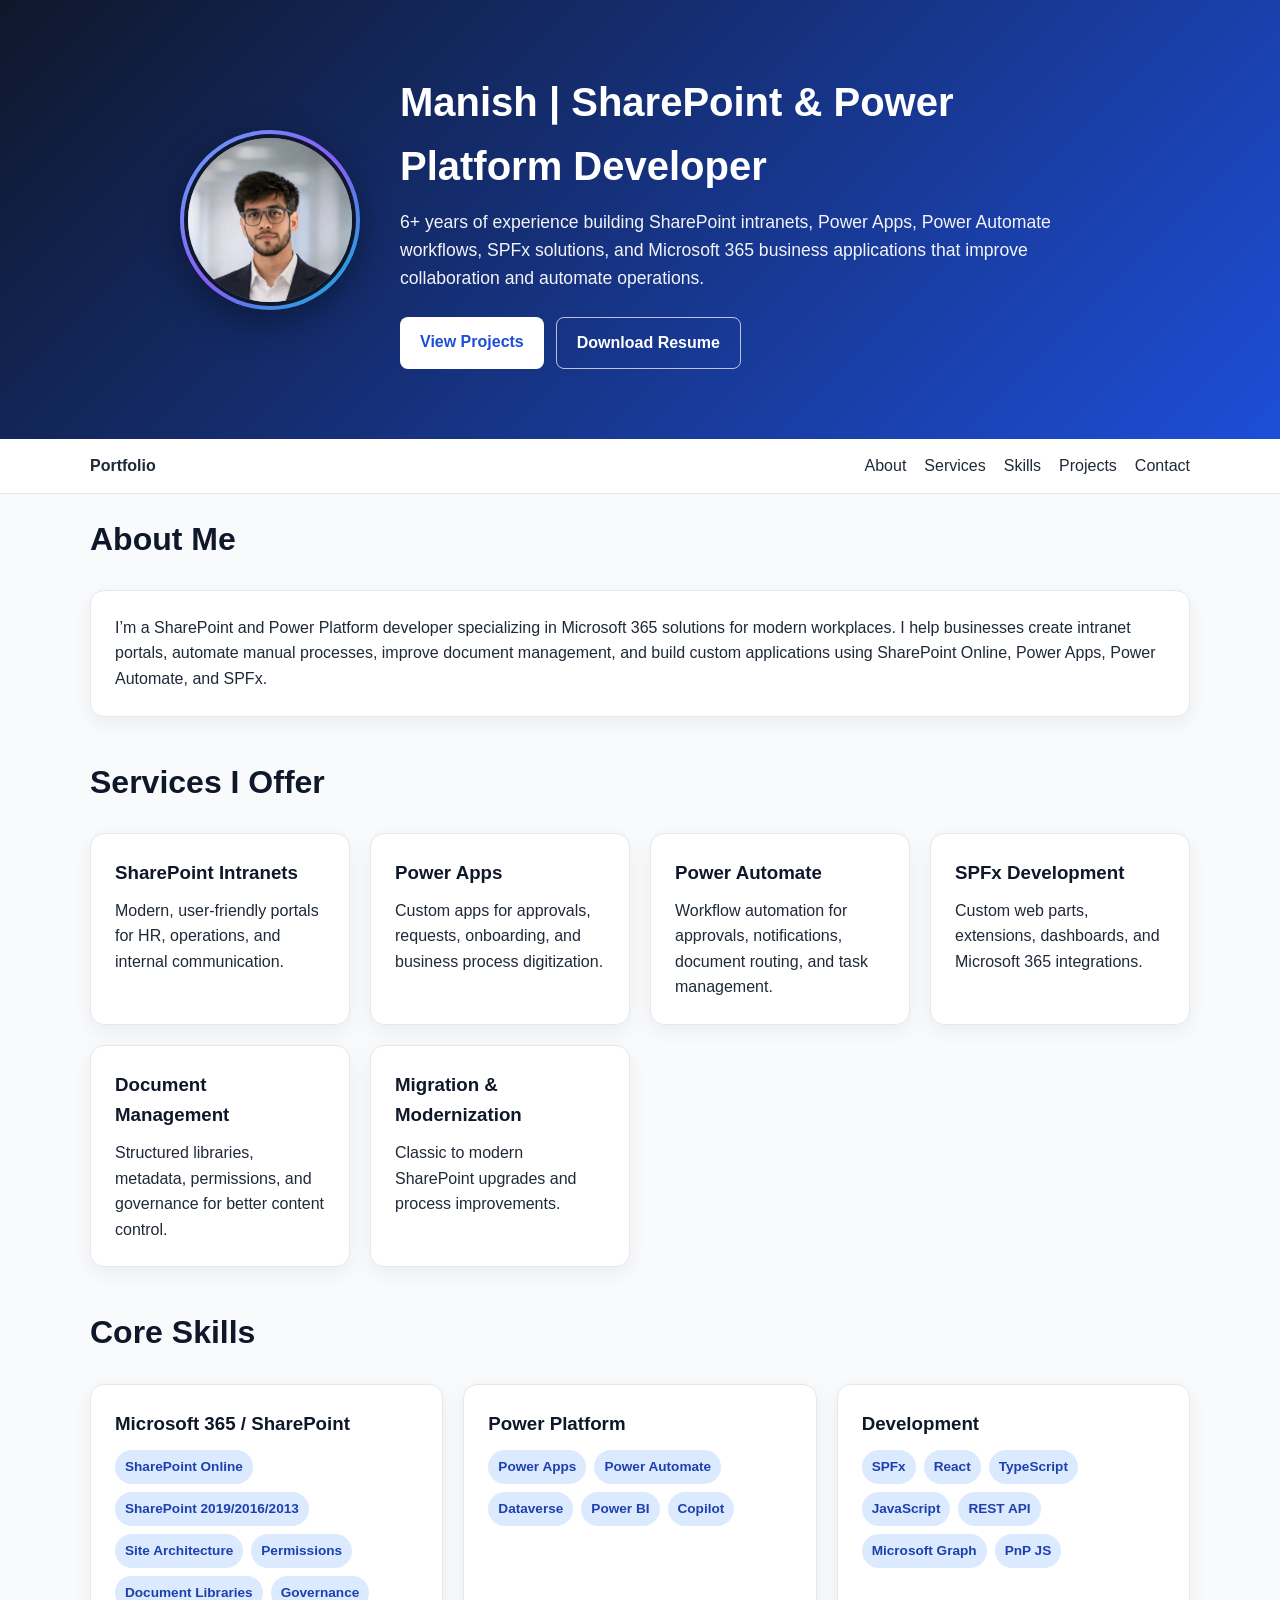
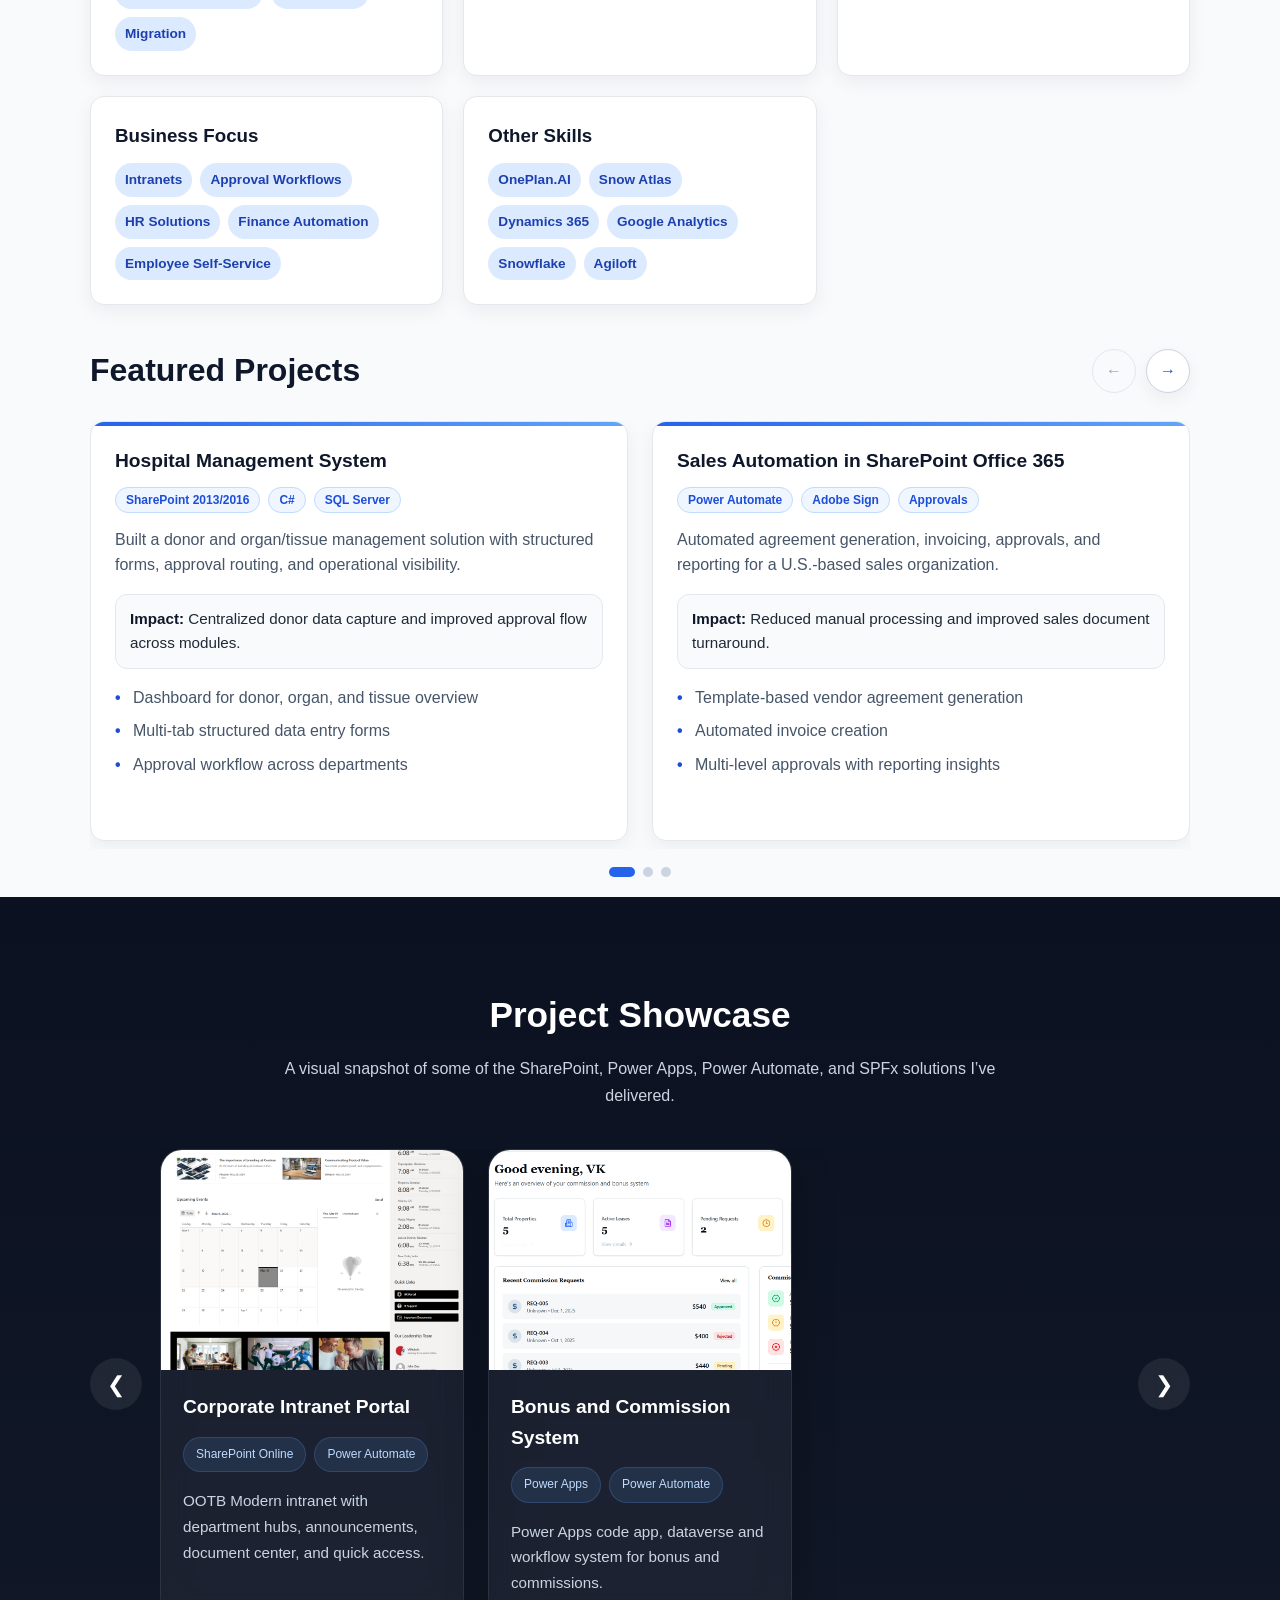
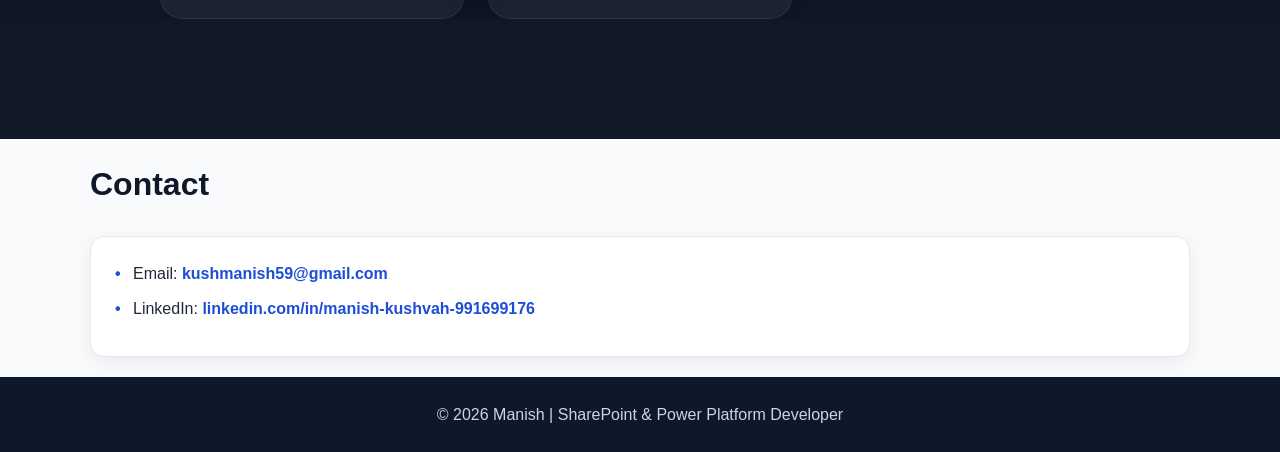
==== index.html @ 809d8730 "more project templates" ====
<!doctype html>
<html lang="en">
  <head>
    <meta charset="UTF-8" />
    <meta name="viewport" content="width=device-width, initial-scale=1.0" />
    <title>Manish | SharePoint & Power Platform Developer</title>
    <link rel="stylesheet" href="style.css" />
    <script src="main.js"></script>
  </head>
  <body>
    <header>
      <div class="container hero">
        <div class="profile-pic">
          <img src="profile.png" alt="Manish Profile Picture" />
        </div>

        <div class="hero-content">
          <h1>Manish | SharePoint & Power Platform Developer</h1>
          <p>
            6+ years of experience building SharePoint intranets, Power Apps,
            Power Automate workflows, SPFx solutions, and Microsoft 365 business
            applications that improve collaboration and automate operations.
          </p>
          <div class="btn-group">
            <a href="#projects" class="btn btn-primary">View Projects</a>
            <a href="resume.pdf" class="btn btn-secondary" target="_blank"
              >Download Resume</a
            >
          </div>
        </div>
      </div>
    </header>

    <nav>
      <div class="container">
        <strong>Portfolio</strong>
        <ul>
          <li><a href="#about">About</a></li>
          <li><a href="#services">Services</a></li>
          <li><a href="#skills">Skills</a></li>
          <li><a href="#projects">Projects</a></li>
          <li><a href="#contact">Contact</a></li>
        </ul>
      </div>
    </nav>

    <section id="about">
      <div class="container">
        <h2 class="section-title">About Me</h2>
        <div class="card">
          <p>
            I’m a SharePoint and Power Platform developer specializing in
            Microsoft 365 solutions for modern workplaces. I help businesses
            create intranet portals, automate manual processes, improve document
            management, and build custom applications using SharePoint Online,
            Power Apps, Power Automate, and SPFx.
          </p>
        </div>
      </div>
    </section>

    <section id="services">
      <div class="container">
        <h2 class="section-title">Services I Offer</h2>
        <div class="grid grid-3">
          <div class="card">
            <h3>SharePoint Intranets</h3>
            <p>
              Modern, user-friendly portals for HR, operations, and internal
              communication.
            </p>
          </div>
          <div class="card">
            <h3>Power Apps</h3>
            <p>
              Custom apps for approvals, requests, onboarding, and business
              process digitization.
            </p>
          </div>
          <div class="card">
            <h3>Power Automate</h3>
            <p>
              Workflow automation for approvals, notifications, document
              routing, and task management.
            </p>
          </div>
          <div class="card">
            <h3>SPFx Development</h3>
            <p>
              Custom web parts, extensions, dashboards, and Microsoft 365
              integrations.
            </p>
          </div>
          <div class="card">
            <h3>Document Management</h3>
            <p>
              Structured libraries, metadata, permissions, and governance for
              better content control.
            </p>
          </div>
          <div class="card">
            <h3>Migration & Modernization</h3>
            <p>
              Classic to modern SharePoint upgrades and process improvements.
            </p>
          </div>
        </div>
      </div>
    </section>

    <section id="skills">
      <div class="container">
        <h2 class="section-title">Core Skills</h2>
        <div class="grid grid-2">
          <div class="card">
            <h3>Microsoft 365 / SharePoint</h3>
            <div class="tag-list">
              <span class="tag">SharePoint Online</span>
              <span class="tag">SharePoint 2019/2016/2013</span>
              <span class="tag">Site Architecture</span>
              <span class="tag">Permissions</span>
              <span class="tag">Document Libraries</span>
              <span class="tag">Governance</span>
              <span class="tag">Migration</span>
            </div>
          </div>
          <div class="card">
            <h3>Power Platform</h3>
            <div class="tag-list">
              <span class="tag">Power Apps</span>
              <span class="tag">Power Automate</span>
              <span class="tag">Dataverse</span>
              <span class="tag">Power BI</span>
              <span class="tag">Copilot</span>
            </div>
          </div>
          <div class="card">
            <h3>Development</h3>
            <div class="tag-list">
              <span class="tag">SPFx</span>
              <span class="tag">React</span>
              <span class="tag">TypeScript</span>
              <span class="tag">JavaScript</span>
              <span class="tag">REST API</span>
              <span class="tag">Microsoft Graph</span>
              <span class="tag">PnP JS</span>
            </div>
          </div>
          <div class="card">
            <h3>Business Focus</h3>
            <div class="tag-list">
              <span class="tag">Intranets</span>
              <span class="tag">Approval Workflows</span>
              <span class="tag">HR Solutions</span>
              <span class="tag">Finance Automation</span>
              <span class="tag">Employee Self-Service</span>
            </div>
          </div>
          <div class="card">
            <h3>Other Skills</h3>
            <div class="tag-list">
              <span class="tag">OnePlan.AI</span>
              <span class="tag">Snow Atlas</span>
              <span class="tag">Dynamics 365</span>
              <span class="tag">Google Analytics</span>
              <span class="tag">Snowflake</span>
              <span class="tag">Agiloft</span>
            </div>
          </div>
        </div>
      </div>
    </section>

    <section id="projects">
      <div class="container">
        <div class="projects-header">
          <h2 class="section-title">Featured Projects</h2>
          <div class="carousel-controls">
            <button
              class="carousel-btn"
              id="prevBtn"
              aria-label="Previous projects">
              ←
            </button>
            <button
              class="carousel-btn"
              id="nextBtn"
              aria-label="Next projects">
              →
            </button>
          </div>
        </div>

        <div class="projects-carousel">
          <div class="projects-track" id="projectsTrack">
            <div class="card project-card">
              <h3>Hospital Management System</h3>
              <div class="project-meta">
                <span class="project-chip">SharePoint 2013/2016</span>
                <span class="project-chip">C#</span>
                <span class="project-chip">SQL Server</span>
              </div>
              <p class="project-summary">
                Built a donor and organ/tissue management solution with
                structured forms, approval routing, and operational visibility.
              </p>
              <div class="project-highlight">
                <strong>Impact:</strong> Centralized donor data capture and
                improved approval flow across modules.
              </div>
              <ul class="clean">
                <li>Dashboard for donor, organ, and tissue overview</li>
                <li>Multi-tab structured data entry forms</li>
                <li>Approval workflow across departments</li>
              </ul>
            </div>

            <div class="card project-card">
              <h3>Sales Automation in SharePoint Office 365</h3>
              <div class="project-meta">
                <span class="project-chip">Power Automate</span>
                <span class="project-chip">Adobe Sign</span>
                <span class="project-chip">Approvals</span>
              </div>
              <p class="project-summary">
                Automated agreement generation, invoicing, approvals, and
                reporting for a U.S.-based sales organization.
              </p>
              <div class="project-highlight">
                <strong>Impact:</strong> Reduced manual processing and improved
                sales document turnaround.
              </div>
              <ul class="clean">
                <li>Template-based vendor agreement generation</li>
                <li>Automated invoice creation</li>
                <li>Multi-level approvals with reporting insights</li>
              </ul>
            </div>

            <div class="card project-card">
              <h3>Pre-Dispatch Checklist Management System (PDCMS)</h3>
              <div class="project-meta">
                <span class="project-chip">Power Apps</span>
                <span class="project-chip">Power Automate</span>
                <span class="project-chip">Logistics</span>
              </div>
              <p class="project-summary">
                Created a digital checklist and approval solution for freight
                operations to improve safety and dispatch compliance.
              </p>
              <div class="project-highlight">
                <strong>Impact:</strong> Increased real-time visibility and
                standardized dispatch readiness checks.
              </div>
              <ul class="clean">
                <li>Interactive inspection dashboard</li>
                <li>Automated submission and approval flows</li>
                <li>Compliance-focused dispatch validation</li>
              </ul>
            </div>

            <div class="card project-card">
              <h3>Learning Portal</h3>
              <div class="project-meta">
                <span class="project-chip">SharePoint Online</span>
                <span class="project-chip">SPFx React</span>
                <span class="project-chip">Power Automate</span>
              </div>
              <p class="project-summary">
                Built a multilingual e-learning platform for a global NGO with
                custom SPFx components and certification workflows.
              </p>
              <div class="project-highlight">
                <strong>Impact:</strong> Improved training accessibility and
                automated certification delivery.
              </div>
              <ul class="clean">
                <li>English, French, and Spanish support</li>
                <li>Custom SPFx web parts for quizzes and news</li>
                <li>Admin dashboards and auto-generated certificates</li>
              </ul>
            </div>

            <div class="card project-card">
              <h3>Power BI Reports with Dynamics 365</h3>
              <div class="project-meta">
                <span class="project-chip">Power BI</span>
                <span class="project-chip">Dataverse</span>
                <span class="project-chip">Dynamics 365</span>
              </div>
              <p class="project-summary">
                Delivered volunteer, member, and event analytics for a nonprofit
                using Dynamics 365 and Power BI reporting.
              </p>
              <div class="project-highlight">
                <strong>Impact:</strong> Enabled data-driven event planning and
                engagement tracking.
              </div>
              <ul class="clean">
                <li>Model-driven app for participation management</li>
                <li>Volunteer activity and engagement reports</li>
                <li>Real-time event attendance insights</li>
              </ul>
            </div>

            <div class="card project-card">
              <h3>SharePoint Migration</h3>
              <div class="project-meta">
                <span class="project-chip">SharePoint 2013</span>
                <span class="project-chip">SharePoint 2016</span>
                <span class="project-chip">Migration</span>
              </div>
              <p class="project-summary">
                Led a large-scale migration of a housing management platform
                while preserving custom solutions and workflows.
              </p>
              <div class="project-highlight">
                <strong>Impact:</strong> Migrated 6–7 TB with minimal downtime
                and full business continuity.
              </div>
              <ul class="clean">
                <li>Large content database migration</li>
                <li>48 custom solutions upgraded and redeployed</li>
                <li>Workflow, timer job, and task preservation</li>
              </ul>
            </div>
          </div>
        </div>

        <div
          class="carousel-dots"
          id="carouselDots"
          aria-label="Project carousel pagination"></div>
      </div>
    </section>

    <section id="project-showcase">
      <div class="container">
        <h2 class="section-title">Project Showcase</h2>
        <p class="section-subtitle">
          A visual snapshot of some of the SharePoint, Power Apps, Power
          Automate, and SPFx solutions I’ve delivered.
        </p>

        <div class="showcase-wrapper">
          <button class="showcase-nav showcase-prev" aria-label="Previous">
            &#10094;
          </button>

          <div class="showcase-viewport">
            <div class="showcase-track" id="showcaseTrack">
              <!-- Card 1 -->
              <div class="showcase-card">
                <div
                  class="showcase-image-wrap project-gallery-trigger"
                  data-project="Corporate Intranet Portal"
                  data-images="images/CoporateSite.png">
                  <img
                    src="images/CoporateSite.png"
                    alt="Corporate Intranet Portal"
                    class="showcase-image" />
                </div>

                <div class="showcase-content">
                  <h3>Corporate Intranet Portal</h3>
                  <div class="showcase-tags">
                    <span>SharePoint Online</span>
                    <span>Power Automate</span>
                  </div>
                  <p>
                    OOTB Modern intranet with department hubs, announcements,
                    document center, and quick access.
                  </p>
                </div>
              </div>
              <div class="showcase-card">
                <div
                  class="showcase-image-wrap project-gallery-trigger"
                  data-project="Bonus and Commission System"
                  data-images="images/bc/1.png,images/bc/2.png,images/bc/3.png,images/bc/4.png,images/bc/5.png,images/bc/6.png,images/bc/7.png,images/bc/8.png">
                  <img
                    src="images/bc/1.png"
                    alt="Bonus and Commission System"
                    class="showcase-image" />
                </div>

                <div class="showcase-content">
                  <h3>Bonus and Commission System</h3>
                  <div class="showcase-tags">
                    <span>Power Apps</span>
                    <span>Power Automate</span>
                  </div>
                  <p>
                    Power Apps code app, dataverse and workflow system for bonus and commissions.
                  </p>
                </div>
              </div>
            </div>
          </div>

          <button class="showcase-nav showcase-next" aria-label="Next">
            &#10095;
          </button>
        </div>

        <div class="showcase-dots" id="showcaseDots"></div>
      </div>
    </section>

    <!-- Image Modal -->
    <div class="image-modal" id="imageModal">
      <span class="modal-close" id="modalClose">&times;</span>
      <img
        class="modal-image"
        id="modalImage"
        src=""
        alt="Expanded Project Preview" />
    </div>

    <!-- PROJECT GALLERY MODAL -->
<div class="gallery-modal" id="galleryModal">
  <div class="gallery-overlay" id="galleryOverlay"></div>

  <div class="gallery-container">
    <button class="gallery-close" id="galleryClose">&times;</button>

    <div class="gallery-header">
      <h3 id="galleryTitle">Project Gallery</h3>
    </div>

    <div class="gallery-main">
      <button class="gallery-nav gallery-prev" id="galleryPrev">&#10094;</button>

      <div class="gallery-image-stage" id="galleryStage">
        <img id="galleryMainImage" class="gallery-main-image" src="" alt="Project Screenshot">
      </div>

      <button class="gallery-nav gallery-next" id="galleryNext">&#10095;</button>
    </div>

    <div class="gallery-controls">
      <button id="zoomInBtn">+</button>
      <button id="zoomOutBtn">−</button>
      <button id="zoomResetBtn">Reset</button>
    </div>

    <div class="gallery-thumbnails" id="galleryThumbnails"></div>
  </div>
</div>

    <section id="contact">
      <div class="container">
        <h2 class="section-title">Contact</h2>
        <div class="card contact">
          <ul class="clean">
            <li>
              Email:
              <a href="mailto:kushmanish59@gmail.com">kushmanish59@gmail.com</a>
            </li>
            <li>
              LinkedIn:
              <a
                href="https://www.linkedin.com/in/manish-kushvah-991699176"
                target="_blank"
                >linkedin.com/in/manish-kushvah-991699176</a
              >
            </li>
          </ul>
        </div>
      </div>
    </section>

    <footer>
      <div class="container">
        <p>© 2026 Manish | SharePoint & Power Platform Developer</p>
      </div>
    </footer>

    <script>
      (function () {
        const track = document.getElementById("projectsTrack");
        const prevBtn = document.getElementById("prevBtn");
        const nextBtn = document.getElementById("nextBtn");
        const dotsContainer = document.getElementById("carouselDots");
        if (!track || !prevBtn || !nextBtn || !dotsContainer) return;

        const cards = Array.from(track.children);
        let currentIndex = 0;
        let pageCount = 0;

        function getCardsPerView() {
          return window.innerWidth <= 768 ? 1 : 2;
        }

        function getMaxIndex() {
          return Math.max(0, cards.length - getCardsPerView());
        }

        function buildDots() {
          const cardsPerView = getCardsPerView();
          pageCount = Math.ceil(cards.length / cardsPerView);
          dotsContainer.innerHTML = "";

          for (let i = 0; i < pageCount; i++) {
            const dot = document.createElement("button");
            dot.className = "carousel-dot";
            dot.type = "button";
            dot.setAttribute("aria-label", `Go to slide ${i + 1}`);
            dot.addEventListener("click", function () {
              currentIndex = Math.min(i * cardsPerView, getMaxIndex());
              updateCarousel();
            });
            dotsContainer.appendChild(dot);
          }
        }

        function updateDots() {
          const cardsPerView = getCardsPerView();
          const activePage = Math.floor(currentIndex / cardsPerView);
          Array.from(dotsContainer.children).forEach((dot, index) => {
            dot.classList.toggle("active", index === activePage);
          });
        }

        function updateCarousel() {
          const maxIndex = getMaxIndex();
          if (currentIndex > maxIndex) currentIndex = maxIndex;

          const cardWidth = cards[0].getBoundingClientRect().width;
          const gap = 24;
          const offset = currentIndex * (cardWidth + gap);
          track.style.transform = `translateX(-${offset}px)`;

          prevBtn.disabled = currentIndex === 0;
          nextBtn.disabled = currentIndex >= maxIndex;
          updateDots();
        }

        prevBtn.addEventListener("click", function () {
          const step = getCardsPerView();
          currentIndex = Math.max(0, currentIndex - step);
          updateCarousel();
        });

        nextBtn.addEventListener("click", function () {
          const step = getCardsPerView();
          currentIndex = Math.min(getMaxIndex(), currentIndex + step);
          updateCarousel();
        });

        window.addEventListener("resize", function () {
          buildDots();
          updateCarousel();
        });

        buildDots();
        updateCarousel();
      })();
    </script>
    <script>
  const galleryTriggers = document.querySelectorAll(".project-gallery-trigger");

  const galleryModal = document.getElementById("galleryModal");
  const galleryOverlay = document.getElementById("galleryOverlay");
  const galleryClose = document.getElementById("galleryClose");
  const galleryTitle = document.getElementById("galleryTitle");
  const galleryMainImage = document.getElementById("galleryMainImage");
  const galleryPrev = document.getElementById("galleryPrev");
  const galleryNext = document.getElementById("galleryNext");
  const galleryThumbnails = document.getElementById("galleryThumbnails");
  const galleryStage = document.getElementById("galleryStage");

  const zoomInBtn = document.getElementById("zoomInBtn");
  const zoomOutBtn = document.getElementById("zoomOutBtn");
  const zoomResetBtn = document.getElementById("zoomResetBtn");

  let currentImages = [];
  let currentImageIndex = 0;
  let zoomLevel = 1;
  let translateX = 0;
  let translateY = 0;
  let isDragging = false;
  let startX = 0;
  let startY = 0;

  function openGallery(title, images) {
    currentImages = images;
    currentImageIndex = 0;
    galleryTitle.textContent = title;
    galleryModal.classList.add("active");
    document.body.style.overflow = "hidden";
    renderGallery();
  }

  function closeGallery() {
    galleryModal.classList.remove("active");
    document.body.style.overflow = "";
    resetZoom();
  }

  function renderGallery() {
    galleryMainImage.src = currentImages[currentImageIndex];
    updateThumbnails();
    resetZoom();
  }

  function updateThumbnails() {
    galleryThumbnails.innerHTML = "";

    currentImages.forEach((imgSrc, index) => {
      const thumb = document.createElement("img");
      thumb.src = imgSrc;
      thumb.className = "gallery-thumb";
      if (index === currentImageIndex) thumb.classList.add("active");

      thumb.addEventListener("click", () => {
        currentImageIndex = index;
        renderGallery();
      });

      galleryThumbnails.appendChild(thumb);
    });
  }

  function showNextImage() {
    currentImageIndex = (currentImageIndex + 1) % currentImages.length;
    renderGallery();
  }

  function showPrevImage() {
    currentImageIndex = (currentImageIndex - 1 + currentImages.length) % currentImages.length;
    renderGallery();
  }

  function applyTransform() {
    galleryMainImage.style.transform = `translate(${translateX}px, ${translateY}px) scale(${zoomLevel})`;
  }

  function resetZoom() {
    zoomLevel = 1;
    translateX = 0;
    translateY = 0;
    applyTransform();
  }

  function zoomIn() {
    zoomLevel = Math.min(zoomLevel + 0.25, 4);
    applyTransform();
  }

  function zoomOut() {
    zoomLevel = Math.max(zoomLevel - 0.25, 1);
    if (zoomLevel === 1) {
      translateX = 0;
      translateY = 0;
    }
    applyTransform();
  }

  galleryTriggers.forEach(trigger => {
    trigger.addEventListener("click", () => {
      const title = trigger.dataset.project;
      const images = trigger.dataset.images.split(",").map(img => img.trim());
      openGallery(title, images);
    });
  });

  galleryClose.addEventListener("click", closeGallery);
  galleryOverlay.addEventListener("click", closeGallery);
  galleryNext.addEventListener("click", showNextImage);
  galleryPrev.addEventListener("click", showPrevImage);

  zoomInBtn.addEventListener("click", zoomIn);
  zoomOutBtn.addEventListener("click", zoomOut);
  zoomResetBtn.addEventListener("click", resetZoom);

  // Mouse wheel zoom
  galleryStage.addEventListener("wheel", (e) => {
    e.preventDefault();
    if (e.deltaY < 0) {
      zoomIn();
    } else {
      zoomOut();
    }
  });

  // Drag / pan when zoomed
  galleryStage.addEventListener("mousedown", (e) => {
    if (zoomLevel <= 1) return;
    isDragging = true;
    startX = e.clientX - translateX;
    startY = e.clientY - translateY;
    galleryStage.style.cursor = "grabbing";
  });

  window.addEventListener("mousemove", (e) => {
    if (!isDragging) return;
    translateX = e.clientX - startX;
    translateY = e.clientY - startY;
    applyTransform();
  });

  window.addEventListener("mouseup", () => {
    isDragging = false;
    galleryStage.style.cursor = zoomLevel > 1 ? "grab" : "default";
  });

  // Keyboard controls
  window.addEventListener("keydown", (e) => {
    if (!galleryModal.classList.contains("active")) return;

    if (e.key === "Escape") closeGallery();
    if (e.key === "ArrowRight") showNextImage();
    if (e.key === "ArrowLeft") showPrevImage();
    if (e.key === "+" || e.key === "=") zoomIn();
    if (e.key === "-") zoomOut();
  });
</script>
  </body>
</html>
---- style.css ----
* { box-sizing: border-box; margin: 0; padding: 0; }
    body {
      font-family: Arial, sans-serif;
      line-height: 1.6;
      color: #1f2937;
      background: #f8fafc;
    }
    a { text-decoration: none; color: inherit; }
    .container {
      width: 90%;
      max-width: 1100px;
      margin: auto;
    }
    header {
      background: linear-gradient(135deg, #0f172a, #1d4ed8);
      color: white;
      padding: 70px 0;
    }
.hero {
  display: flex;
  align-items: center;
  justify-content: center;
  gap: 40px;
  text-align: left;
  flex-wrap: wrap;
}

.profile-pic {
  width: 180px;
  height: 180px;
  border-radius: 50%;
  overflow: hidden;
  flex-shrink: 0;
  padding: 4px;
  background: linear-gradient(135deg, #60a5fa, #8b5cf6, #06b6d4);
  box-shadow: 0 12px 35px rgba(0, 0, 0, 0.35);
}

.profile-pic img {
  width: 100%;
  height: 100%;
  border-radius: 50%;
  object-fit: cover;
  display: block;
  border: 4px solid #0f172a;
}

.hero-content {
  max-width: 700px;
}

.hero-content h1 {
  margin-bottom: 16px;
}

.hero-content p {
  margin-bottom: 24px;
}
    .hero h1 {
      font-size: 2.5rem;
      margin-bottom: 10px;
    }
    .hero p {
      font-size: 1.1rem;
      max-width: 700px;
      margin-bottom: 25px;
      opacity: 0.95;
    }
    .btn-group {
      display: flex;
      gap: 12px;
      flex-wrap: wrap;
    }
    .btn {
      display: inline-block;
      padding: 12px 20px;
      border-radius: 8px;
      font-weight: bold;
      transition: 0.2s ease;
    }
    .btn-primary {
      background: white;
      color: #1d4ed8;
    }
    .btn-secondary {
      border: 1px solid rgba(255,255,255,0.7);
      color: white;
    }
    .btn:hover { transform: translateY(-2px); }
    nav {
      background: white;
      border-bottom: 1px solid #e5e7eb;
      position: sticky;
      top: 0;
      z-index: 100;
    }
    nav .container {
      display: flex;
      justify-content: space-between;
      align-items: center;
      padding: 14px 0;
    }
    nav ul {
      display: flex;
      list-style: none;
      gap: 18px;
      flex-wrap: wrap;
    }
    nav a:hover { color: #1d4ed8; }
    section {
      padding: 20px 0;
    }
    .section-title {
      font-size: 2rem;
      margin-bottom: 25px;
      color: #0f172a;
    }
    .grid {
      display: grid;
      gap: 20px;
    }
    .grid-2 { grid-template-columns: repeat(auto-fit, minmax(280px, 1fr)); }
    .projects-header {
      display: flex;
      justify-content: space-between;
      align-items: center;
      gap: 16px;
      margin-bottom: 24px;
      flex-wrap: wrap;
    }
    .projects-header .section-title {
      margin-bottom: 0;
    }
    .projects-carousel {
      position: relative;
      overflow: hidden;
      width: 100%;
      padding-bottom: 8px;
    }
    .projects-track {
      display: flex;
      gap: 24px;
      transition: transform 0.45s ease;
      will-change: transform;
    }
    .project-card {
      flex: 0 0 calc(50% - 12px);
      min-width: calc(50% - 12px);
      height: auto;
      padding: 28px;
      border-radius: 18px;
      box-shadow: 0 14px 35px rgba(15, 23, 42, 0.08);
      border: 1px solid #e2e8f0;
      position: relative;
      overflow: hidden;
    }
    .project-card::before {
      content: "";
      position: absolute;
      top: 0;
      left: 0;
      width: 100%;
      height: 4px;
      background: linear-gradient(90deg, #2563eb, #60a5fa);
    }
    .project-card h3 {
      margin-bottom: 10px;
      font-size: 1.2rem;
    }
    .project-meta {
      display: flex;
      flex-wrap: wrap;
      gap: 8px;
      margin-bottom: 14px;
    }
    .project-chip {
      background: #eff6ff;
      color: #1d4ed8;
      border: 1px solid #bfdbfe;
      padding: 6px 10px;
      border-radius: 999px;
      font-size: 0.75rem;
      font-weight: 700;
      line-height: 1;
    }
    .project-summary {
      color: #475569;
      margin-bottom: 16px;
    }
    .project-highlight {
      background: #f8fafc;
      border: 1px solid #e2e8f0;
      border-radius: 12px;
      padding: 12px 14px;
      margin-bottom: 16px;
      font-size: 0.95rem;
    }
    .project-highlight strong {
      color: #0f172a;
    }
    .project-card ul.clean {
      margin-top: 10px;
    }
    .project-card ul.clean li {
      margin-bottom: 8px;
      color: #475569;
    }
    .carousel-controls {
      display: flex;
      align-items: center;
      gap: 10px;
    }
    .carousel-btn {
      width: 44px;
      height: 44px;
      border: 1px solid #cbd5e1;
      background: white;
      color: #1d4ed8;
      border-radius: 999px;
      cursor: pointer;
      font-size: 1rem;
      font-weight: 700;
      display: inline-flex;
      align-items: center;
      justify-content: center;
      transition: all 0.2s ease;
      box-shadow: 0 6px 18px rgba(15, 23, 42, 0.06);
    }
    .carousel-btn:hover {
      transform: translateY(-2px);
      border-color: #93c5fd;
      background: #eff6ff;
    }
    .carousel-btn:disabled {
      color: #94a3b8;
      border-color: #e2e8f0;
      background: #f8fafc;
      cursor: not-allowed;
      transform: none;
      box-shadow: none;
    }
    .carousel-dots {
      display: flex;
      justify-content: center;
      gap: 8px;
      margin-top: 18px;
    }
    .carousel-dot {
      width: 10px;
      height: 10px;
      border-radius: 999px;
      background: #cbd5e1;
      border: none;
      cursor: pointer;
      transition: all 0.2s ease;
    }
    .carousel-dot.active {
      width: 26px;
      background: #2563eb;
    }
    .grid-3 { grid-template-columns: repeat(auto-fit, minmax(220px, 1fr)); }
    .card {
      background: white;
      padding: 24px;
      border-radius: 14px;
      box-shadow: 0 6px 20px rgba(15, 23, 42, 0.06);
      border: 1px solid #e5e7eb;
    }
    .card h3 {
      margin-bottom: 10px;
      color: #0f172a;
    }
    .tag-list {
      display: flex;
      flex-wrap: wrap;
      gap: 8px;
      margin-top: 12px;
    }
    .tag {
      background: #dbeafe;
      color: #1e40af;
      padding: 6px 10px;
      border-radius: 999px;
      font-size: 0.85rem;
      font-weight: bold;
    }
    ul.clean {
      list-style: none;
      padding-left: 0;
    }
    ul.clean li {
      margin-bottom: 10px;
      padding-left: 18px;
      position: relative;
    }
    ul.clean li::before {
      content: "•";
      color: #1d4ed8;
      position: absolute;
      left: 0;
      font-weight: bold;
    }
    .contact a {
      color: #1d4ed8;
      font-weight: bold;
    }
    footer {
      background: #0f172a;
      color: #cbd5e1;
      text-align: center;
      padding: 25px 0;
    }
    @media (max-width: 768px) {
      .hero h1 { font-size: 2rem; }
      nav .container { flex-direction: column; gap: 10px; }
      .projects-header {
        flex-direction: column;
        align-items: flex-start;
      }
      .project-card {
        flex: 0 0 100%;
        min-width: 100%;
        padding: 22px;
      }
      .carousel-controls {
        justify-content: flex-start;
      }
    }

    @media (max-width: 768px) {
  .hero {
    flex-direction: column;
    text-align: center;
    gap: 24px;
  }

  .hero-content {
    max-width: 100%;
  }

  .btn-group {
    justify-content: center;
  }
}

/* =========================
   PREMIUM PROJECT SHOWCASE
========================= */
#project-showcase {
  padding: 90px 0;
  background: linear-gradient(180deg, #0b1120 0%, #111827 100%);
  color: #fff;
  overflow: hidden;
}

#project-showcase .section-title {
  text-align: center;
  font-size: 2.2rem;
  margin-bottom: 12px;
  font-weight: 700;
  color:#fff;
}

#project-showcase .section-subtitle {
  text-align: center;
  max-width: 760px;
  margin: 0 auto 40px;
  color: #cbd5e1;
  font-size: 1rem;
  line-height: 1.7;
}

.showcase-wrapper {
  position: relative;
  display: flex;
  align-items: center;
  gap: 18px;
}

.showcase-viewport {
  overflow: hidden;
  width: 100%;
}

.showcase-track {
  display: flex;
  transition: transform 0.5s ease;
  will-change: transform;
}

.showcase-card {
  flex: 0 0 calc(33.333% - 16px);
  margin-right: 24px;
  background: rgba(255, 255, 255, 0.05);
  border: 1px solid rgba(255, 255, 255, 0.08);
  border-radius: 22px;
  overflow: hidden;
  backdrop-filter: blur(14px);
  box-shadow: 0 14px 40px rgba(0, 0, 0, 0.25);
  transition: transform 0.35s ease, box-shadow 0.35s ease, border-color 0.35s ease;
}

.showcase-card:hover {
  transform: translateY(-8px);
  box-shadow: 0 20px 45px rgba(0, 0, 0, 0.35);
  border-color: rgba(96, 165, 250, 0.35);
}

.showcase-image-wrap {
  position: relative;
  overflow: hidden;
  cursor: pointer;
}

.showcase-image {
  width: 100%;
  height: 220px;
  object-fit: cover;
  display: block;
  transition: transform 0.5s ease;
}

.showcase-card:hover .showcase-image {
  transform: scale(1.04);
}

.showcase-content {
  padding: 22px;
}

.showcase-content h3 {
  font-size: 1.2rem;
  margin-bottom: 14px;
  color: #fff;
}

.showcase-content p {
  color: #cbd5e1;
  font-size: 0.95rem;
  line-height: 1.7;
  margin: 0;
}

.showcase-tags {
  display: flex;
  flex-wrap: wrap;
  gap: 8px;
  margin-bottom: 16px;
}

.showcase-tags span {
  font-size: 0.75rem;
  padding: 7px 12px;
  border-radius: 999px;
  background: rgba(96, 165, 250, 0.12);
  border: 1px solid rgba(96, 165, 250, 0.2);
  color: #bfdbfe;
  font-weight: 500;
}

.showcase-nav {
  width: 52px;
  height: 52px;
  border: none;
  border-radius: 50%;
  background: rgba(255, 255, 255, 0.08);
  color: #fff;
  font-size: 1.4rem;
  cursor: pointer;
  flex-shrink: 0;
  backdrop-filter: blur(10px);
  transition: all 0.3s ease;
  z-index: 2;
}

.showcase-nav:hover {
  background: rgba(255, 255, 255, 0.18);
  transform: scale(1.05);
}

.showcase-dots {
  display: flex;
  justify-content: center;
  gap: 10px;
  margin-top: 30px;
}

.showcase-dot {
  width: 11px;
  height: 11px;
  border-radius: 50%;
  background: rgba(255, 255, 255, 0.22);
  cursor: pointer;
  transition: all 0.3s ease;
}

.showcase-dot.active {
  background: #60a5fa;
  transform: scale(1.2);
}

/* Modal */
.image-modal {
  position: fixed;
  inset: 0;
  background: rgba(2, 6, 23, 0.9);
  display: flex;
  align-items: center;
  justify-content: center;
  padding: 30px;
  opacity: 0;
  visibility: hidden;
  transition: all 0.3s ease;
  z-index: 9999;
}

.image-modal.active {
  opacity: 1;
  visibility: visible;
}

.modal-image {
  max-width: 92%;
  max-height: 88vh;
  border-radius: 18px;
  box-shadow: 0 20px 60px rgba(0, 0, 0, 0.5);
}

.modal-close {
  position: absolute;
  top: 22px;
  right: 28px;
  font-size: 2.2rem;
  color: #fff;
  cursor: pointer;
  line-height: 1;
}

/* Tablet */
@media (max-width: 1024px) {
  .showcase-card {
    flex: 0 0 calc(50% - 12px);
  }
}

/* Mobile */
@media (max-width: 768px) {
  #project-showcase {
    padding: 70px 0;
  }

  .showcase-wrapper {
    gap: 10px;
  }

  .showcase-card {
    flex: 0 0 100%;
    margin-right: 16px;
  }

  .showcase-image {
    height: 200px;
  }

  .showcase-nav {
    width: 42px;
    height: 42px;
    font-size: 1.1rem;
  }

  .showcase-content {
    padding: 18px;
  }
}

/* =========================
   PROJECT GALLERY MODAL
========================= */
.gallery-modal {
  position: fixed;
  inset: 0;
  z-index: 99999;
  display: none;
}

.gallery-modal.active {
  display: block;
}

.gallery-overlay {
  position: absolute;
  inset: 0;
  background: rgba(2, 6, 23, 0.88);
  backdrop-filter: blur(8px);
}

.gallery-container {
  position: relative;
  width: min(1200px, 92%);
  margin: 40px auto;
  background: rgba(15, 23, 42, 0.95);
  border: 1px solid rgba(255, 255, 255, 0.08);
  border-radius: 24px;
  padding: 24px;
  z-index: 2;
  box-shadow: 0 25px 80px rgba(0, 0, 0, 0.45);
  color: #fff;
}

.gallery-close {
  position: absolute;
  top: 16px;
  right: 18px;
  width: 44px;
  height: 44px;
  border: none;
  border-radius: 50%;
  background: rgba(255,255,255,0.08);
  color: #fff;
  font-size: 1.8rem;
  cursor: pointer;
}

.gallery-header {
  margin-bottom: 20px;
  padding-right: 60px;
}

.gallery-header h3 {
  margin: 0;
  font-size: 1.4rem;
}

.gallery-main {
  display: flex;
  align-items: center;
  gap: 16px;
}

.gallery-image-stage {
  flex: 1;
  height: 70vh;
  background: #0b1120;
  border-radius: 18px;
  overflow: hidden;
  display: flex;
  align-items: center;
  justify-content: center;
  position: relative;
  cursor: grab;
}

.gallery-main-image {
  max-width: 100%;
  max-height: 100%;
  object-fit: contain;
  transition: transform 0.2s ease;
  transform-origin: center center;
  user-select: none;
  -webkit-user-drag: none;
}

.gallery-nav {
  width: 52px;
  height: 52px;
  border: none;
  border-radius: 50%;
  background: rgba(255,255,255,0.08);
  color: #fff;
  font-size: 1.5rem;
  cursor: pointer;
  flex-shrink: 0;
}

.gallery-controls {
  display: flex;
  justify-content: center;
  gap: 12px;
  margin: 18px 0 20px;
}

.gallery-controls button {
  padding: 10px 16px;
  border: none;
  border-radius: 999px;
  background: rgba(255,255,255,0.08);
  color: #fff;
  cursor: pointer;
  font-weight: 600;
}

.gallery-thumbnails {
  display: flex;
  gap: 12px;
  overflow-x: auto;
  padding-bottom: 6px;
}

.gallery-thumb {
  width: 110px;
  height: 72px;
  object-fit: cover;
  border-radius: 12px;
  cursor: pointer;
  border: 2px solid transparent;
  opacity: 0.75;
  transition: all 0.25s ease;
  flex-shrink: 0;
}

.gallery-thumb:hover,
.gallery-thumb.active {
  opacity: 1;
  border-color: #60a5fa;
}

/* Mobile */
@media (max-width: 768px) {
  .gallery-container {
    width: 94%;
    margin: 20px auto;
    padding: 16px;
  }

  .gallery-main {
    gap: 8px;
  }

  .gallery-image-stage {
    height: 50vh;
  }

  .gallery-nav {
    width: 40px;
    height: 40px;
    font-size: 1.1rem;
  }

  .gallery-thumb {
    width: 84px;
    height: 58px;
  }
}
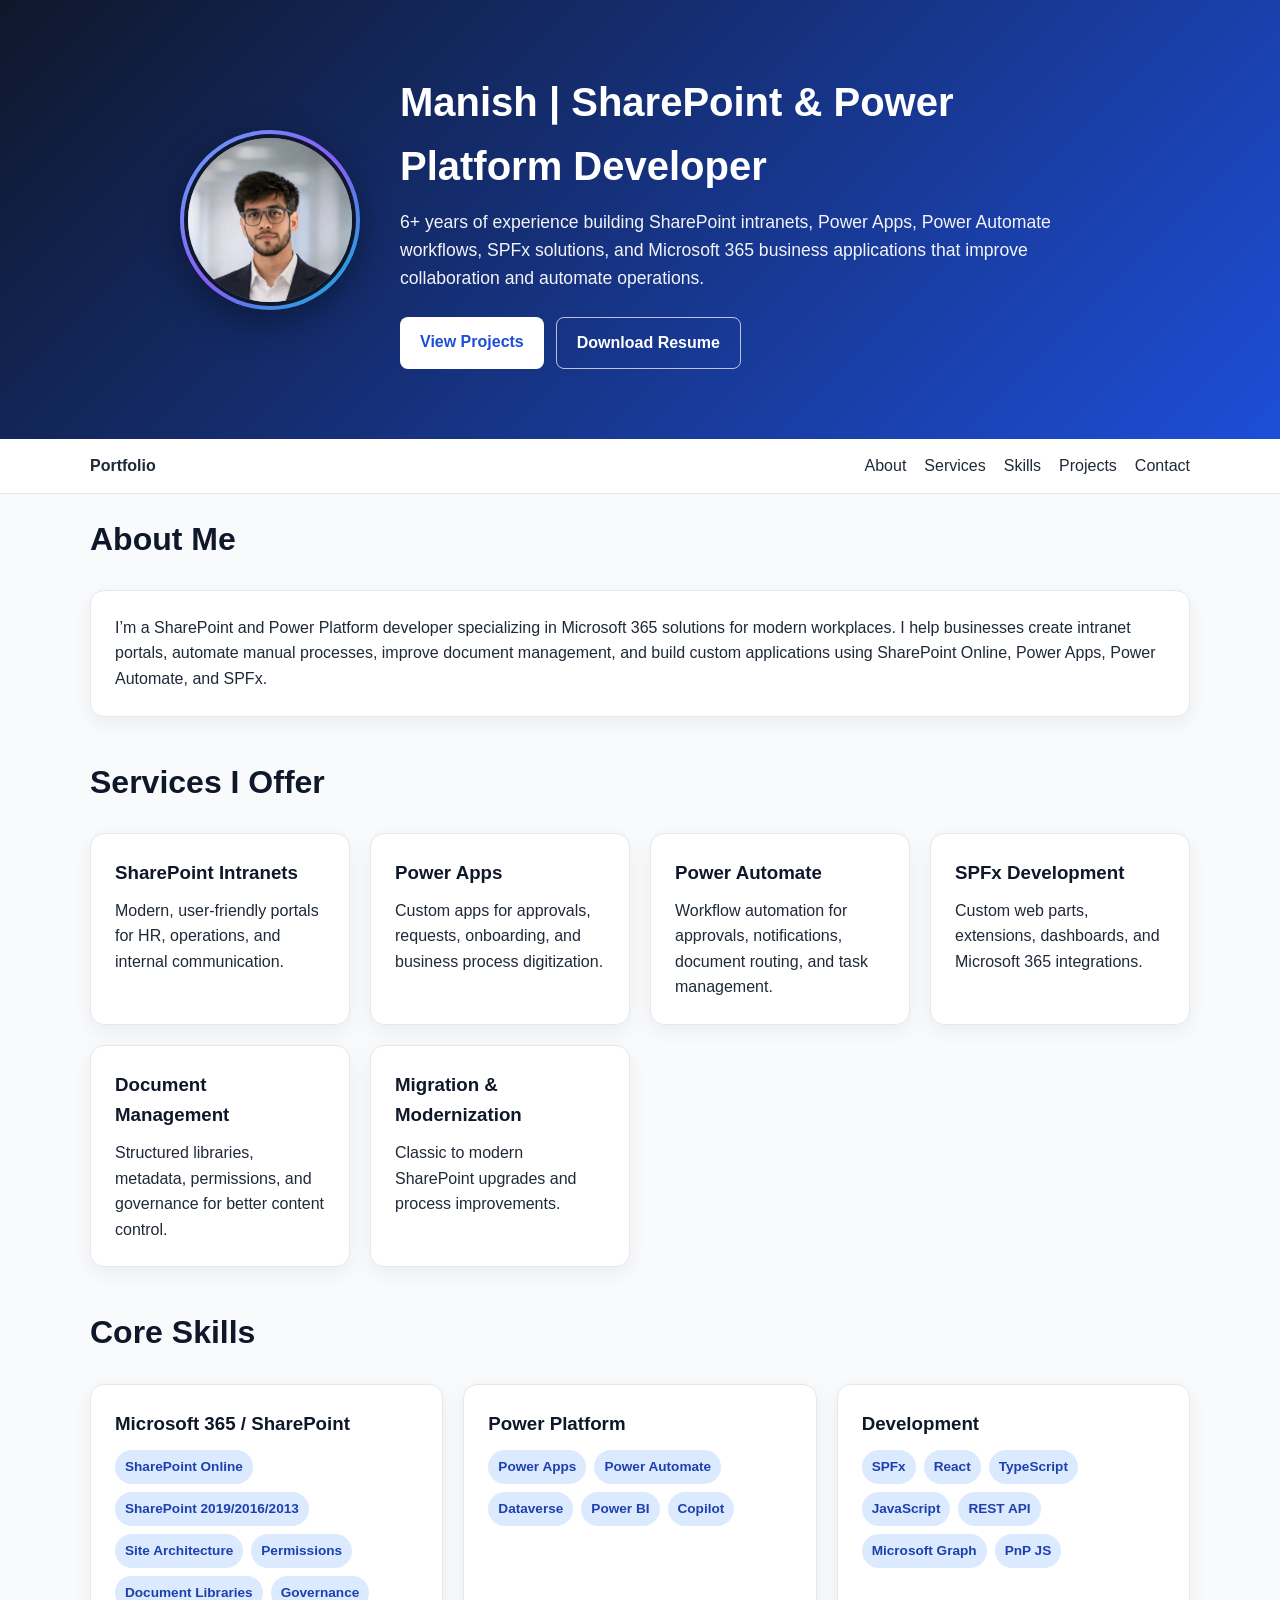
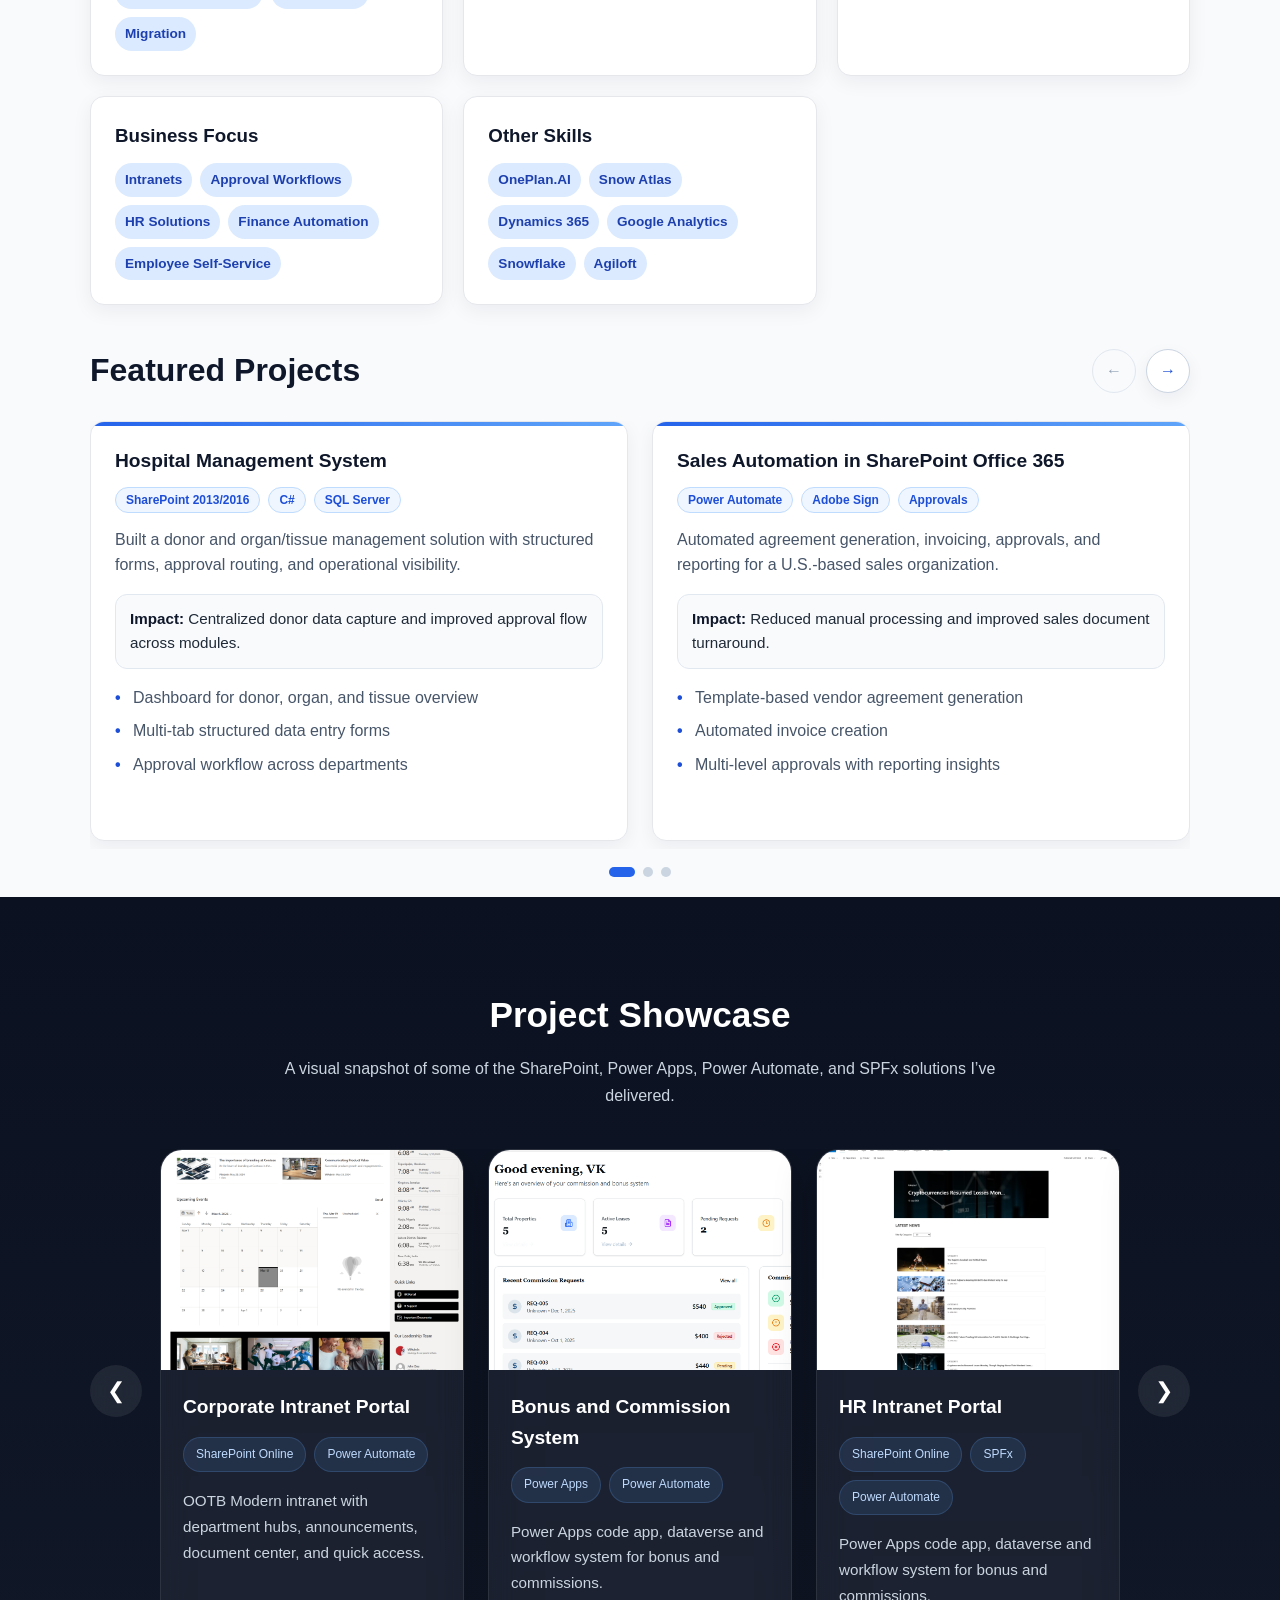
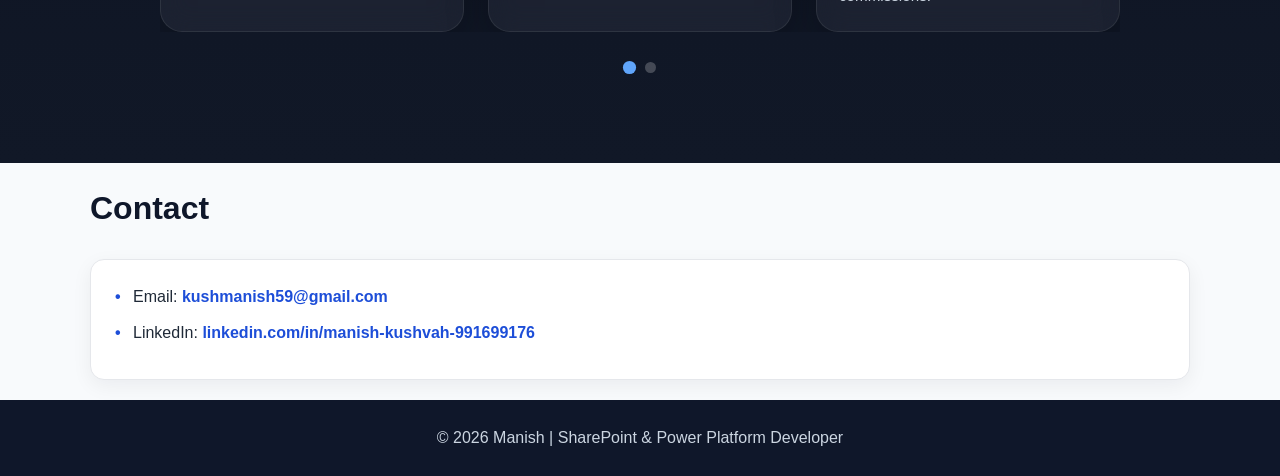
==== commit cbcc8575: "added more projects" ====
--- a/index.html
+++ b/index.html
@@ -389,6 +389,51 @@
                   <div class="showcase-tags">
                     <span>Power Apps</span>
                     <span>Power Automate</span>
+                  </div>
+                  <p>
+                    Power Apps code app, dataverse and workflow system for bonus and commissions.
+                  </p>
+                </div>
+              </div>
+              <div class="showcase-card">
+                <div
+                  class="showcase-image-wrap project-gallery-trigger"
+                  data-project="HR Intranet Portal"
+                  data-images="images/hr/1.png,images/hr/2.png,images/hr/3.png,images/hr/4.png">
+                  <img
+                    src="images/hr/1.png"
+                    alt="HR Intranet Portal"
+                    class="showcase-image" />
+                </div>
+
+                <div class="showcase-content">
+                  <h3>HR Intranet Portal</h3>
+                  <div class="showcase-tags">
+                    <span>SharePoint Online</span>
+                    <span>SPFx</span>
+                    <span>Power Automate</span>
+                  </div>
+                  <p>
+                    Power Apps code app, dataverse and workflow system for bonus and commissions.
+                  </p>
+                </div>
+              </div>
+               <div class="showcase-card">
+                <div
+                  class="showcase-image-wrap project-gallery-trigger"
+                  data-project="Power BI Sales Report"
+                  data-images="images/report/1.png,images/report/2.png,images/report/3.png,images/report/4.png,images/report/5.png">
+                  <img
+                    src="images/report/1.png"
+                    alt="Power BI Sales Report"
+                    class="showcase-image" />
+                </div>
+
+                <div class="showcase-content">
+                  <h3>Power BI Sales Report</h3>
+                  <div class="showcase-tags">
+                    <span>Airtable, Wildjar, SharePoint, SQL</span>
+                    <span>Power BI</span>
                   </div>
                   <p>
                     Power Apps code app, dataverse and workflow system for bonus and commissions.
@@ -716,5 +761,128 @@
     if (e.key === "-") zoomOut();
   });
 </script>
+<script>
+  const showcaseTrack = document.getElementById("showcaseTrack");
+  const showcaseCards = document.querySelectorAll(".showcase-card");
+  const prevBtn = document.querySelector(".showcase-prev");
+  const nextBtn = document.querySelector(".showcase-next");
+  const dotsContainer = document.getElementById("showcaseDots");
+
+  const modal = document.getElementById("imageModal");
+  const modalImage = document.getElementById("modalImage");
+  const modalClose = document.getElementById("modalClose");
+  const showcaseImages = document.querySelectorAll(".showcase-image");
+
+  let currentIndex = 0;
+  let cardsPerView = getCardsPerView();
+
+  function getCardsPerView() {
+    if (window.innerWidth <= 768) return 1;
+    if (window.innerWidth <= 1024) return 2;
+    return 3;
+  }
+
+  function getMaxIndex() {
+    return Math.max(showcaseCards.length - cardsPerView, 0);
+  }
+
+  function createDots() {
+    dotsContainer.innerHTML = "";
+    const pages = getMaxIndex() + 1;
+
+    for (let i = 0; i < pages; i++) {
+      const dot = document.createElement("span");
+      dot.classList.add("showcase-dot");
+      if (i === currentIndex) dot.classList.add("active");
+
+      dot.addEventListener("click", () => {
+        currentIndex = i;
+        updateCarousel();
+      });
+
+      dotsContainer.appendChild(dot);
+    }
+  }
+
+  function updateDots() {
+    const dots = document.querySelectorAll(".showcase-dot");
+    dots.forEach((dot, i) => {
+      dot.classList.toggle("active", i === currentIndex);
+    });
+  }
+
+  function updateCarousel() {
+    const card = showcaseCards[0];
+    const cardStyle = window.getComputedStyle(card);
+    const cardWidth = card.offsetWidth;
+    const marginRight = parseInt(cardStyle.marginRight) || 0;
+    const moveAmount = cardWidth + marginRight;
+
+    showcaseTrack.style.transform = `translateX(-${currentIndex * moveAmount}px)`;
+    updateDots();
+  }
+
+  nextBtn.addEventListener("click", () => {
+    const maxIndex = getMaxIndex();
+    if (currentIndex < maxIndex) {
+      currentIndex++;
+    } else {
+      currentIndex = 0;
+    }
+    updateCarousel();
+  });
+
+  prevBtn.addEventListener("click", () => {
+    const maxIndex = getMaxIndex();
+    if (currentIndex > 0) {
+      currentIndex--;
+    } else {
+      currentIndex = maxIndex;
+    }
+    updateCarousel();
+  });
+
+  window.addEventListener("resize", () => {
+    const newCardsPerView = getCardsPerView();
+    if (newCardsPerView !== cardsPerView) {
+      cardsPerView = newCardsPerView;
+      currentIndex = Math.min(currentIndex, getMaxIndex());
+      createDots();
+      updateCarousel();
+    } else {
+      updateCarousel();
+    }
+  });
+
+  // Image modal
+  showcaseImages.forEach(img => {
+    img.addEventListener("click", () => {
+      modalImage.src = img.src;
+      modalImage.alt = img.alt;
+      modal.classList.add("active");
+    });
+  });
+
+  modalClose.addEventListener("click", () => {
+    modal.classList.remove("active");
+  });
+
+  modal.addEventListener("click", (e) => {
+    if (e.target === modal) {
+      modal.classList.remove("active");
+    }
+  });
+
+  // Initialize
+  createDots();
+  updateCarousel();
+
+  // Optional autoplay
+  setInterval(() => {
+    const maxIndex = getMaxIndex();
+    currentIndex = currentIndex < maxIndex ? currentIndex + 1 : 0;
+    updateCarousel();
+  }, 5000);
+</script>
   </body>
 </html>
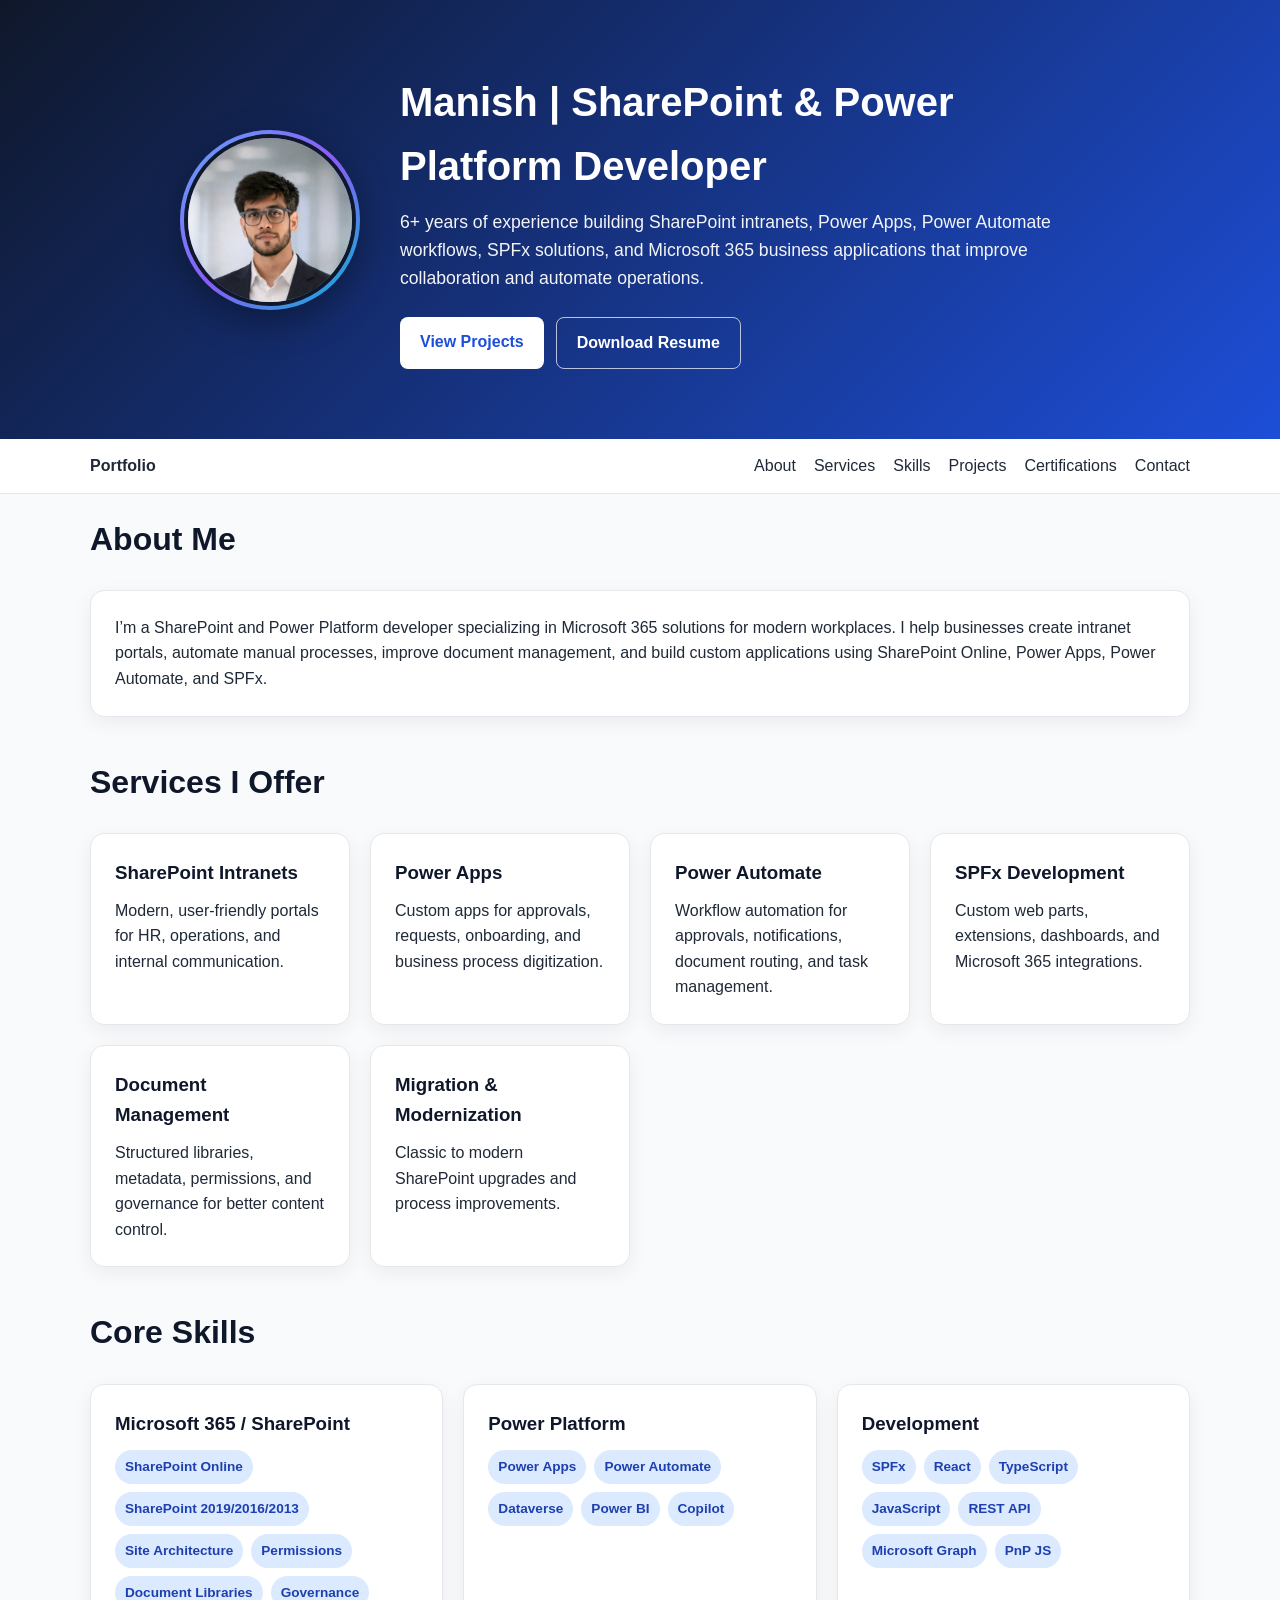
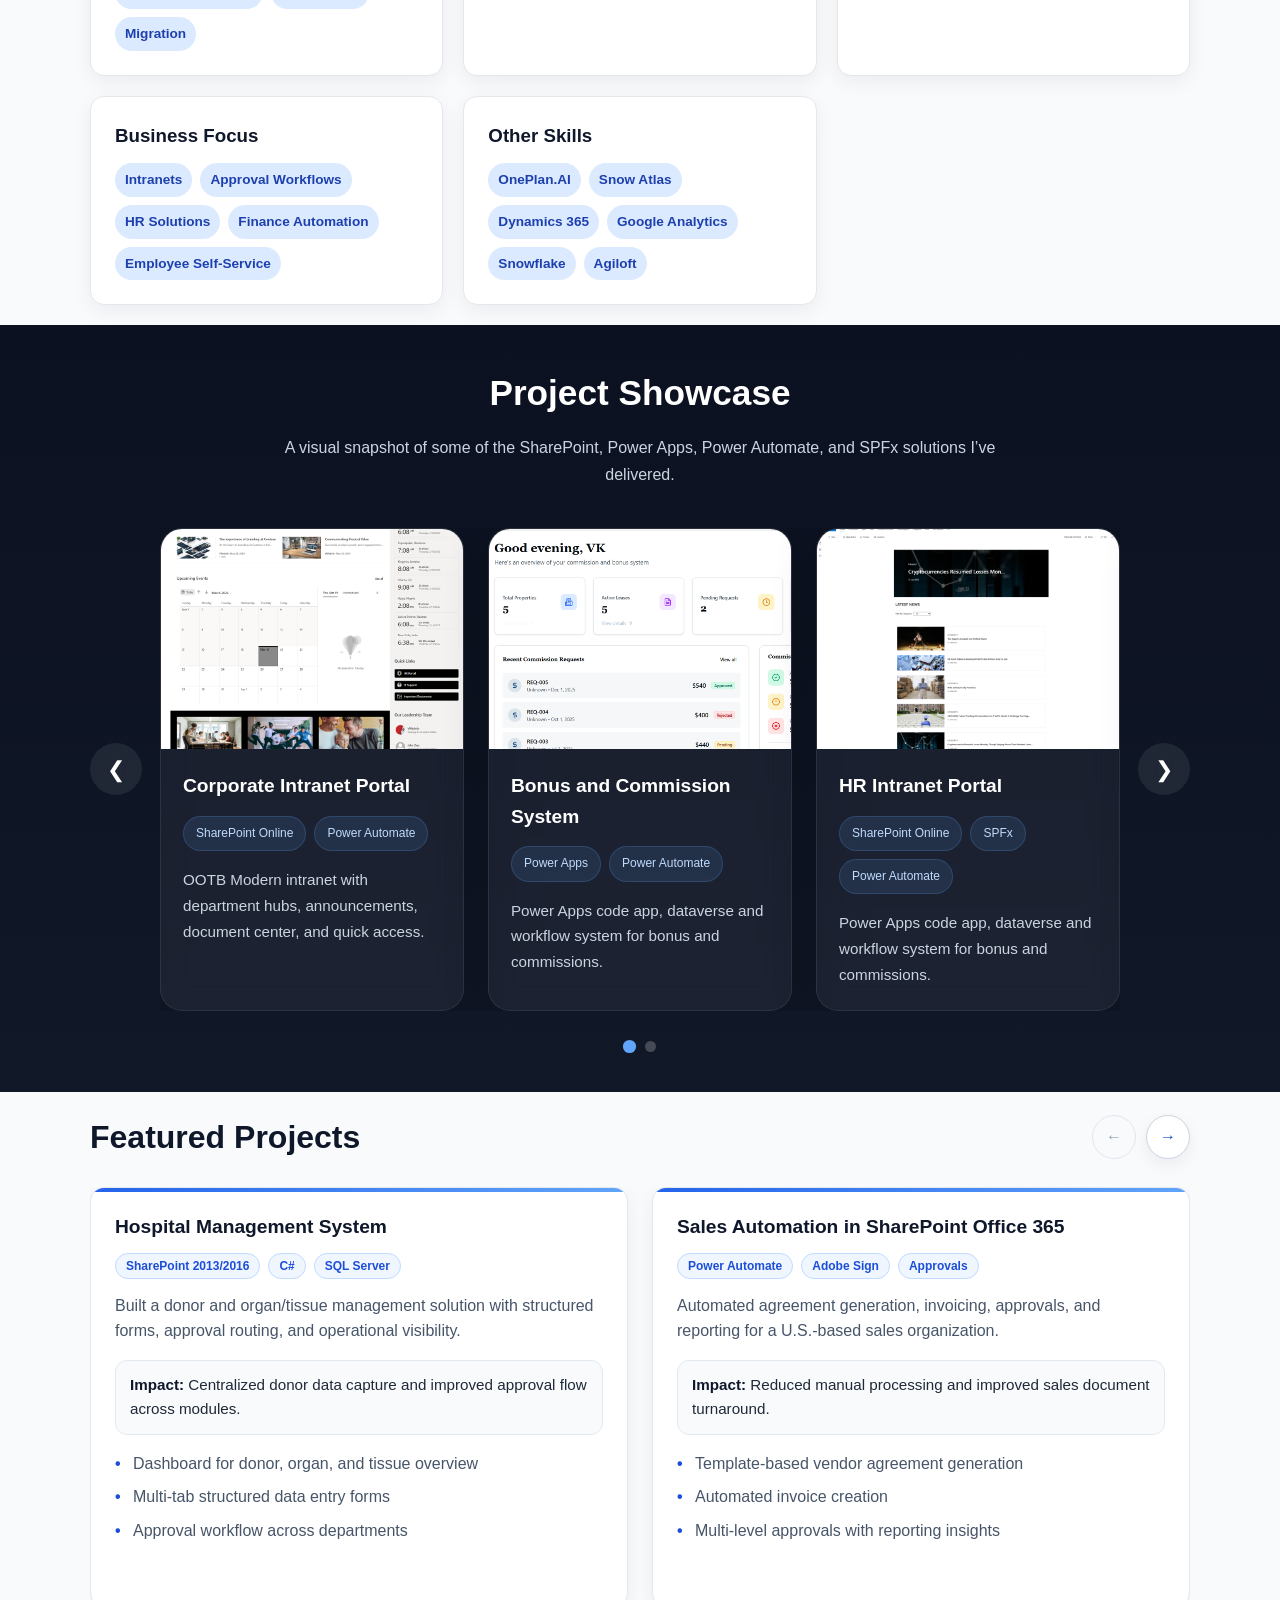
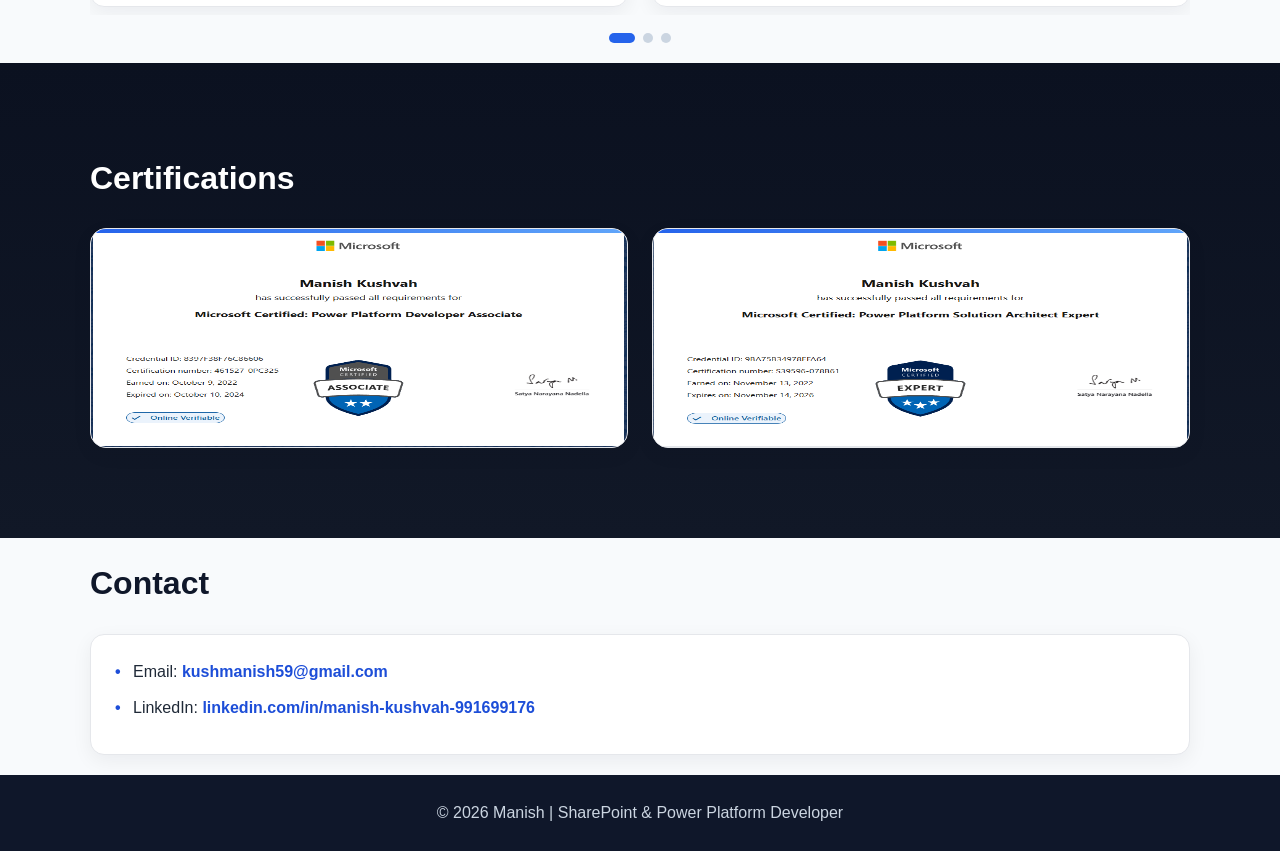
==== commit cdbd9da8: "added certifications" ====
--- a/index.html
+++ b/index.html
@@ -39,6 +39,7 @@
           <li><a href="#services">Services</a></li>
           <li><a href="#skills">Skills</a></li>
           <li><a href="#projects">Projects</a></li>
+          <li><a href="#certifications">Certifications</a></li>
           <li><a href="#contact">Contact</a></li>
         </ul>
       </div>
@@ -168,6 +169,124 @@
             </div>
           </div>
         </div>
+      </div>
+    </section>
+    
+    <section id="project-showcase">
+      <div class="container">
+        <h2 class="section-title">Project Showcase</h2>
+        <p class="section-subtitle">
+          A visual snapshot of some of the SharePoint, Power Apps, Power
+          Automate, and SPFx solutions I’ve delivered.
+        </p>
+
+        <div class="showcase-wrapper">
+          <button class="showcase-nav showcase-prev" aria-label="Previous">
+            &#10094;
+          </button>
+
+          <div class="showcase-viewport">
+            <div class="showcase-track" id="showcaseTrack">
+              <!-- Card 1 -->
+              <div class="showcase-card">
+                <div
+                  class="showcase-image-wrap project-gallery-trigger"
+                  data-project="Corporate Intranet Portal"
+                  data-images="images/CoporateSite.png">
+                  <img
+                    src="images/CoporateSite.png"
+                    alt="Corporate Intranet Portal"
+                    class="showcase-image" />
+                </div>
+
+                <div class="showcase-content">
+                  <h3>Corporate Intranet Portal</h3>
+                  <div class="showcase-tags">
+                    <span>SharePoint Online</span>
+                    <span>Power Automate</span>
+                  </div>
+                  <p>
+                    OOTB Modern intranet with department hubs, announcements,
+                    document center, and quick access.
+                  </p>
+                </div>
+              </div>
+              <div class="showcase-card">
+                <div
+                  class="showcase-image-wrap project-gallery-trigger"
+                  data-project="Bonus and Commission System"
+                  data-images="images/bc/1.png,images/bc/2.png,images/bc/3.png,images/bc/4.png,images/bc/5.png,images/bc/6.png,images/bc/7.png,images/bc/8.png">
+                  <img
+                    src="images/bc/1.png"
+                    alt="Bonus and Commission System"
+                    class="showcase-image" />
+                </div>
+
+                <div class="showcase-content">
+                  <h3>Bonus and Commission System</h3>
+                  <div class="showcase-tags">
+                    <span>Power Apps</span>
+                    <span>Power Automate</span>
+                  </div>
+                  <p>
+                    Power Apps code app, dataverse and workflow system for bonus and commissions.
+                  </p>
+                </div>
+              </div>
+              <div class="showcase-card">
+                <div
+                  class="showcase-image-wrap project-gallery-trigger"
+                  data-project="HR Intranet Portal"
+                  data-images="images/hr/1.png,images/hr/2.png,images/hr/3.png,images/hr/4.png">
+                  <img
+                    src="images/hr/1.png"
+                    alt="HR Intranet Portal"
+                    class="showcase-image" />
+                </div>
+
+                <div class="showcase-content">
+                  <h3>HR Intranet Portal</h3>
+                  <div class="showcase-tags">
+                    <span>SharePoint Online</span>
+                    <span>SPFx</span>
+                    <span>Power Automate</span>
+                  </div>
+                  <p>
+                    Power Apps code app, dataverse and workflow system for bonus and commissions.
+                  </p>
+                </div>
+              </div>
+               <div class="showcase-card">
+                <div
+                  class="showcase-image-wrap project-gallery-trigger"
+                  data-project="Power BI Sales Report"
+                  data-images="images/report/1.png,images/report/2.png,images/report/3.png,images/report/4.png,images/report/5.png">
+                  <img
+                    src="images/report/1.png"
+                    alt="Power BI Sales Report"
+                    class="showcase-image" />
+                </div>
+
+                <div class="showcase-content">
+                  <h3>Power BI Sales Report</h3>
+                  <div class="showcase-tags">
+                    <span>Airtable, Wildjar, SharePoint, SQL</span>
+                    <span>Power BI</span>
+                  </div>
+                  <p>
+                    Power Apps code app, dataverse and workflow system for bonus and commissions.
+                  </p>
+                </div>
+              </div>
+            </div>
+          </div>
+
+          <button class="showcase-nav showcase-next" aria-label="Next">
+            &#10095;
+          </button>
+        </div>
+
+        <div class="showcase-dots" id="showcaseDots"></div>
       </div>
     </section>
 
@@ -334,121 +453,23 @@
       </div>
     </section>
 
-    <section id="project-showcase">
+    <section id="certifications">
       <div class="container">
-        <h2 class="section-title">Project Showcase</h2>
-        <p class="section-subtitle">
-          A visual snapshot of some of the SharePoint, Power Apps, Power
-          Automate, and SPFx solutions I’ve delivered.
-        </p>
-
-        <div class="showcase-wrapper">
-          <button class="showcase-nav showcase-prev" aria-label="Previous">
-            &#10094;
-          </button>
-
-          <div class="showcase-viewport">
-            <div class="showcase-track" id="showcaseTrack">
-              <!-- Card 1 -->
-              <div class="showcase-card">
-                <div
-                  class="showcase-image-wrap project-gallery-trigger"
-                  data-project="Corporate Intranet Portal"
-                  data-images="images/CoporateSite.png">
-                  <img
-                    src="images/CoporateSite.png"
-                    alt="Corporate Intranet Portal"
-                    class="showcase-image" />
-                </div>
-
-                <div class="showcase-content">
-                  <h3>Corporate Intranet Portal</h3>
-                  <div class="showcase-tags">
-                    <span>SharePoint Online</span>
-                    <span>Power Automate</span>
-                  </div>
-                  <p>
-                    OOTB Modern intranet with department hubs, announcements,
-                    document center, and quick access.
-                  </p>
-                </div>
-              </div>
-              <div class="showcase-card">
-                <div
-                  class="showcase-image-wrap project-gallery-trigger"
-                  data-project="Bonus and Commission System"
-                  data-images="images/bc/1.png,images/bc/2.png,images/bc/3.png,images/bc/4.png,images/bc/5.png,images/bc/6.png,images/bc/7.png,images/bc/8.png">
-                  <img
-                    src="images/bc/1.png"
-                    alt="Bonus and Commission System"
-                    class="showcase-image" />
-                </div>
-
-                <div class="showcase-content">
-                  <h3>Bonus and Commission System</h3>
-                  <div class="showcase-tags">
-                    <span>Power Apps</span>
-                    <span>Power Automate</span>
-                  </div>
-                  <p>
-                    Power Apps code app, dataverse and workflow system for bonus and commissions.
-                  </p>
-                </div>
-              </div>
-              <div class="showcase-card">
-                <div
-                  class="showcase-image-wrap project-gallery-trigger"
-                  data-project="HR Intranet Portal"
-                  data-images="images/hr/1.png,images/hr/2.png,images/hr/3.png,images/hr/4.png">
-                  <img
-                    src="images/hr/1.png"
-                    alt="HR Intranet Portal"
-                    class="showcase-image" />
-                </div>
-
-                <div class="showcase-content">
-                  <h3>HR Intranet Portal</h3>
-                  <div class="showcase-tags">
-                    <span>SharePoint Online</span>
-                    <span>SPFx</span>
-                    <span>Power Automate</span>
-                  </div>
-                  <p>
-                    Power Apps code app, dataverse and workflow system for bonus and commissions.
-                  </p>
-                </div>
-              </div>
-               <div class="showcase-card">
-                <div
-                  class="showcase-image-wrap project-gallery-trigger"
-                  data-project="Power BI Sales Report"
-                  data-images="images/report/1.png,images/report/2.png,images/report/3.png,images/report/4.png,images/report/5.png">
-                  <img
-                    src="images/report/1.png"
-                    alt="Power BI Sales Report"
-                    class="showcase-image" />
-                </div>
-
-                <div class="showcase-content">
-                  <h3>Power BI Sales Report</h3>
-                  <div class="showcase-tags">
-                    <span>Airtable, Wildjar, SharePoint, SQL</span>
-                    <span>Power BI</span>
-                  </div>
-                  <p>
-                    Power Apps code app, dataverse and workflow system for bonus and commissions.
-                  </p>
-                </div>
-              </div>
-            </div>
-          </div>
-
-          <button class="showcase-nav showcase-next" aria-label="Next">
-            &#10095;
-          </button>
+        <div class="projects-header">
+          <h2 class="section-title">Certifications</h2>
+        
         </div>
 
-        <div class="showcase-dots" id="showcaseDots"></div>
+      <div class="projects-track" id="projectsTrack">
+            <div class="card project-card">
+              <img src="images/certi/pl400.png" />
+            </div>
+
+             <div class="card project-card">
+              <img src="images/certi/pl600.png" />
+            </div>
+
+          </div>
       </div>
     </section>
 
@@ -854,14 +875,14 @@
     }
   });
 
-  // Image modal
-  showcaseImages.forEach(img => {
-    img.addEventListener("click", () => {
-      modalImage.src = img.src;
-      modalImage.alt = img.alt;
-      modal.classList.add("active");
-    });
-  });
+  // // Image modal
+  // showcaseImages.forEach(img => {
+  //   img.addEventListener("click", () => {
+  //     modalImage.src = img.src;
+  //     modalImage.alt = img.alt;
+  //     modal.classList.add("active");
+  //   });
+  // });
 
   modalClose.addEventListener("click", () => {
     modal.classList.remove("active");
--- a/style.css
+++ b/style.css
@@ -347,7 +347,7 @@
    PREMIUM PROJECT SHOWCASE
 ========================= */
 #project-showcase {
-  padding: 90px 0;
+  padding: 40px 0;
   background: linear-gradient(180deg, #0b1120 0%, #111827 100%);
   color: #fff;
   overflow: hidden;
@@ -740,4 +740,37 @@
     width: 84px;
     height: 58px;
   }
+}
+
+#certifications .projects-track {
+  display: flex;
+  gap: 24px;
+  flex-wrap: wrap; /* optional */
+}
+
+#certifications .project-card {
+  width: 320px;              /* adjust as needed */
+  height: 220px;             /* fixed card height */
+  padding: 0;                /* important so image fills fully */
+  overflow: hidden;
+  border-radius: 16px;
+}
+
+#certifications .project-card img {
+  width: 100%;
+  height: 100%;
+  display: block;
+  object-fit: fill;          /* stretches image to fit fully */
+}
+
+#certifications {
+  padding: 90px 0;
+  background: linear-gradient(180deg, #0b1120 0%, #111827 100%);
+  color: #fff;
+  overflow: hidden;
+}
+
+#certifications .section-title {
+  color: #fff;
+  text-align: center;
 }
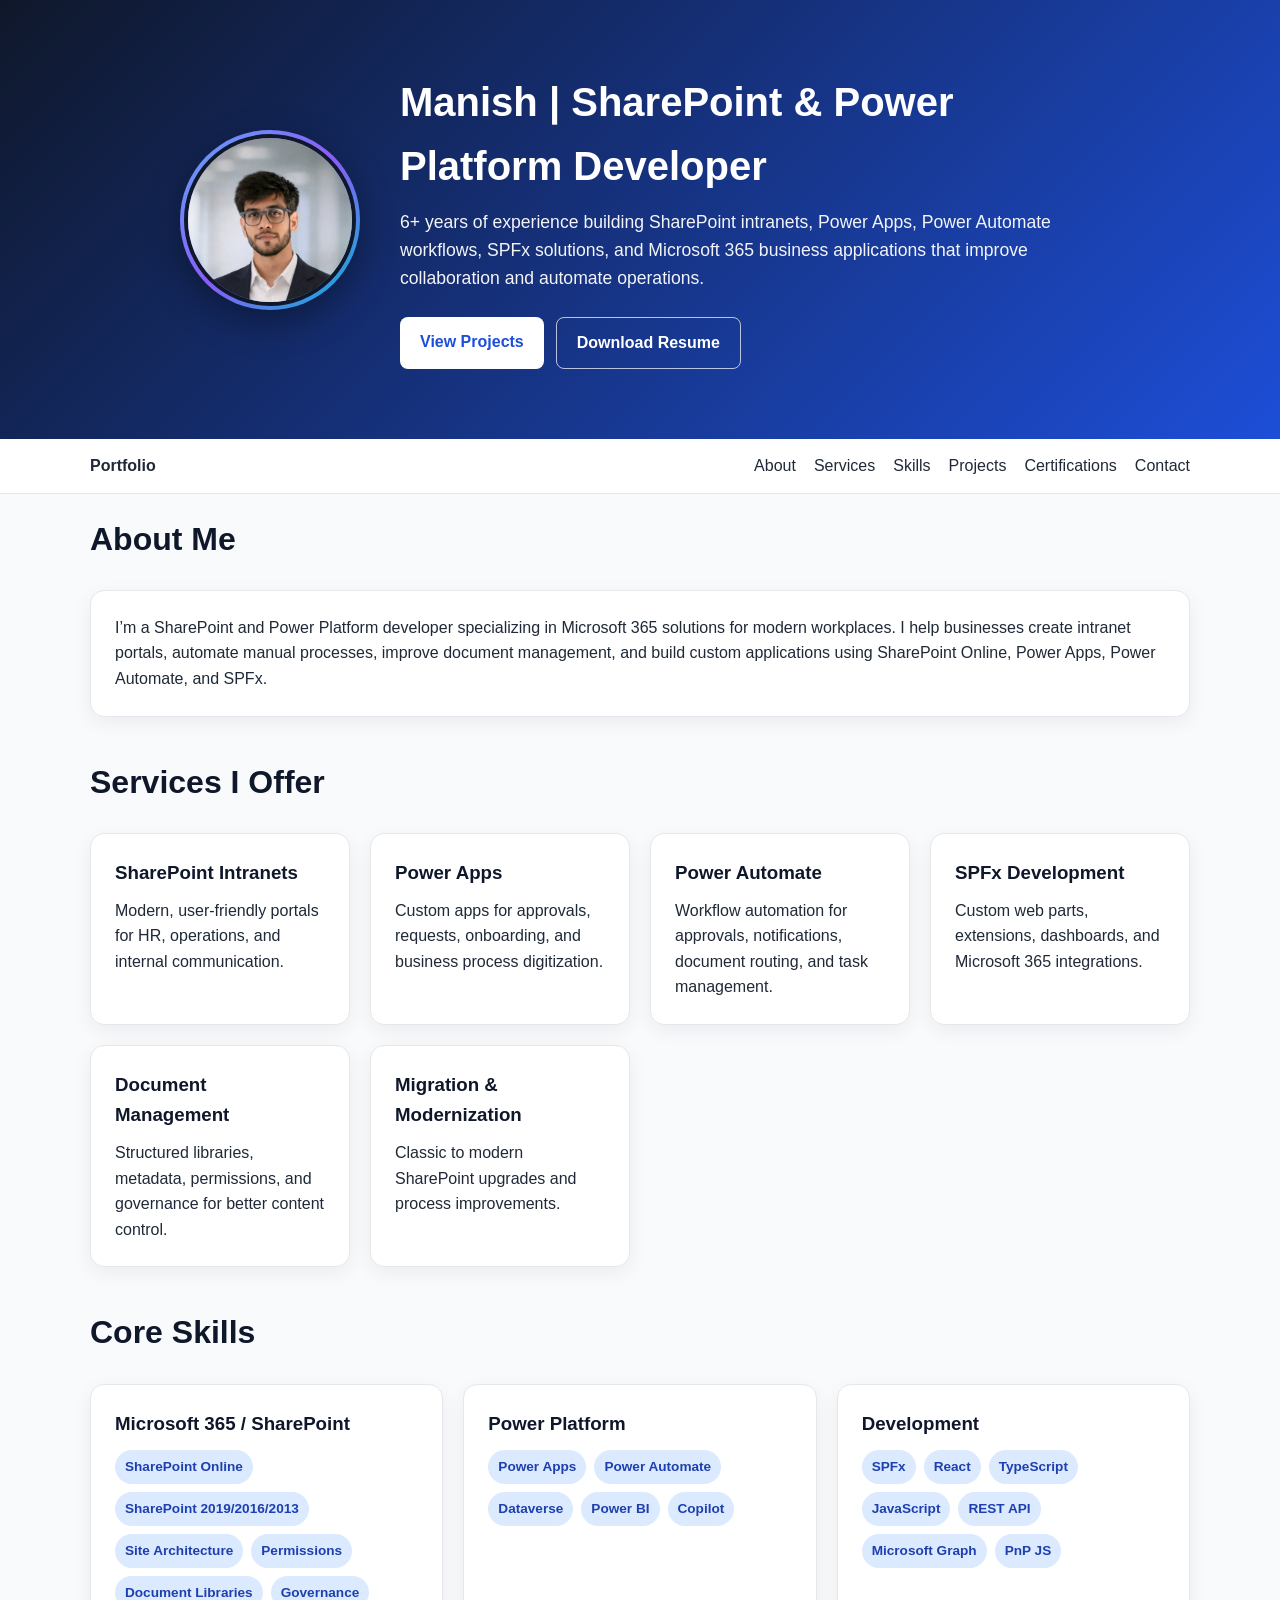
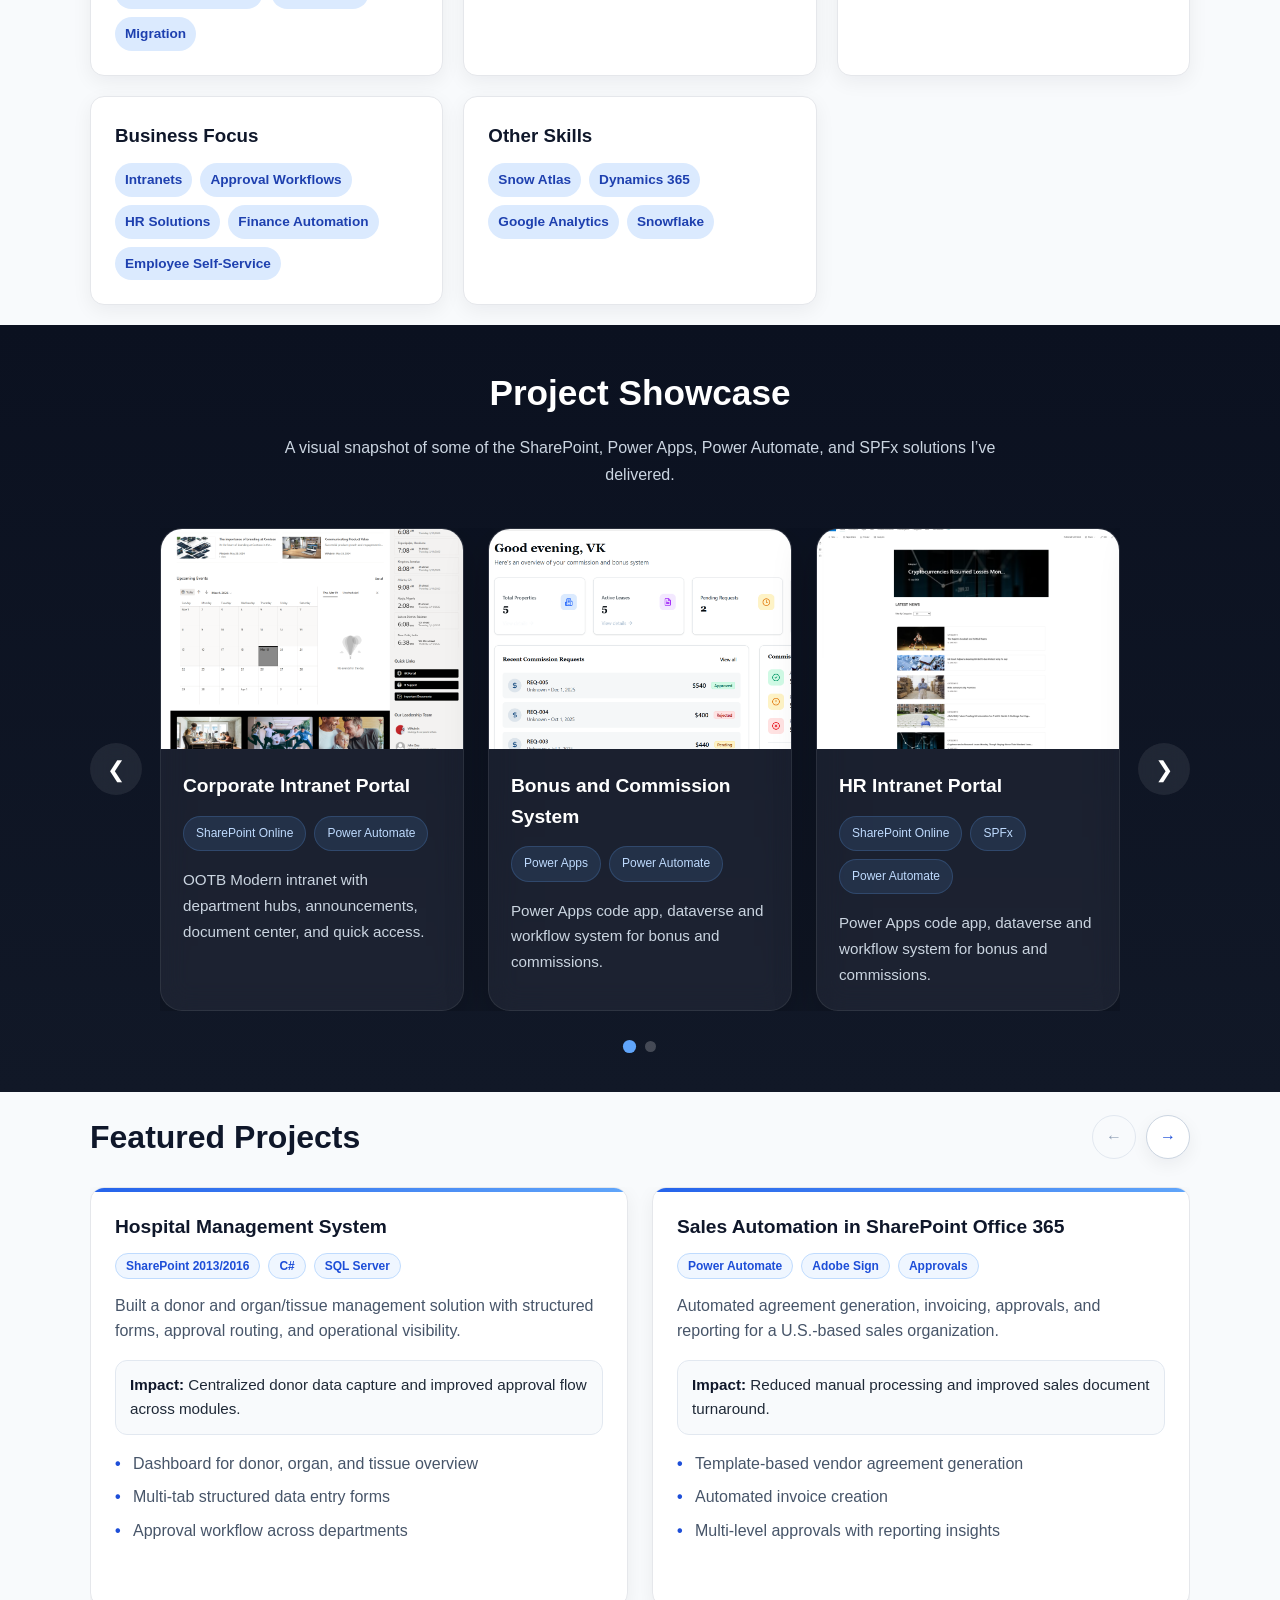
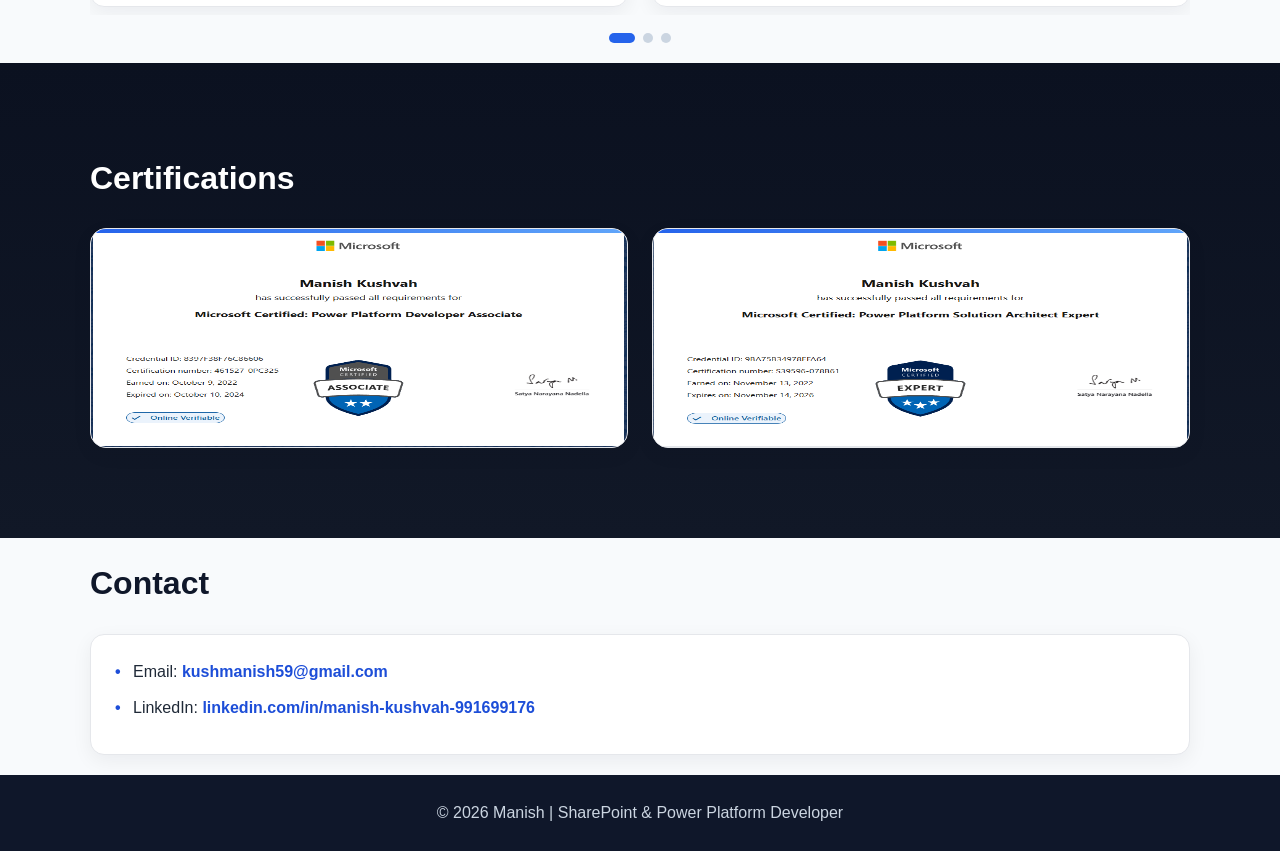
==== commit a664ec9e: "swipers" ====
--- a/index.html
+++ b/index.html
@@ -160,12 +160,10 @@
           <div class="card">
             <h3>Other Skills</h3>
             <div class="tag-list">
-              <span class="tag">OnePlan.AI</span>
               <span class="tag">Snow Atlas</span>
               <span class="tag">Dynamics 365</span>
               <span class="tag">Google Analytics</span>
               <span class="tag">Snowflake</span>
-              <span class="tag">Agiloft</span>
             </div>
           </div>
         </div>
@@ -542,249 +540,501 @@
       </div>
     </footer>
 
-    <script>
-      (function () {
-        const track = document.getElementById("projectsTrack");
-        const prevBtn = document.getElementById("prevBtn");
-        const nextBtn = document.getElementById("nextBtn");
-        const dotsContainer = document.getElementById("carouselDots");
-        if (!track || !prevBtn || !nextBtn || !dotsContainer) return;
-
-        const cards = Array.from(track.children);
-        let currentIndex = 0;
-        let pageCount = 0;
-
-        function getCardsPerView() {
-          return window.innerWidth <= 768 ? 1 : 2;
-        }
-
-        function getMaxIndex() {
-          return Math.max(0, cards.length - getCardsPerView());
-        }
-
-        function buildDots() {
-          const cardsPerView = getCardsPerView();
-          pageCount = Math.ceil(cards.length / cardsPerView);
-          dotsContainer.innerHTML = "";
-
-          for (let i = 0; i < pageCount; i++) {
-            const dot = document.createElement("button");
-            dot.className = "carousel-dot";
-            dot.type = "button";
-            dot.setAttribute("aria-label", `Go to slide ${i + 1}`);
-            dot.addEventListener("click", function () {
-              currentIndex = Math.min(i * cardsPerView, getMaxIndex());
-              updateCarousel();
-            });
-            dotsContainer.appendChild(dot);
-          }
-        }
-
-        function updateDots() {
-          const cardsPerView = getCardsPerView();
-          const activePage = Math.floor(currentIndex / cardsPerView);
-          Array.from(dotsContainer.children).forEach((dot, index) => {
-            dot.classList.toggle("active", index === activePage);
-          });
-        }
-
-        function updateCarousel() {
-          const maxIndex = getMaxIndex();
-          if (currentIndex > maxIndex) currentIndex = maxIndex;
-
-          const cardWidth = cards[0].getBoundingClientRect().width;
-          const gap = 24;
-          const offset = currentIndex * (cardWidth + gap);
-          track.style.transform = `translateX(-${offset}px)`;
-
-          prevBtn.disabled = currentIndex === 0;
-          nextBtn.disabled = currentIndex >= maxIndex;
-          updateDots();
-        }
-
-        prevBtn.addEventListener("click", function () {
-          const step = getCardsPerView();
-          currentIndex = Math.max(0, currentIndex - step);
-          updateCarousel();
-        });
-
-        nextBtn.addEventListener("click", function () {
-          const step = getCardsPerView();
-          currentIndex = Math.min(getMaxIndex(), currentIndex + step);
-          updateCarousel();
-        });
-
-        window.addEventListener("resize", function () {
-          buildDots();
-          updateCarousel();
-        });
-
-        buildDots();
+<script>
+(function () {
+  const track = document.getElementById("projectsTrack");
+  const prevBtn = document.getElementById("prevBtn");
+  const nextBtn = document.getElementById("nextBtn");
+  const dotsContainer = document.getElementById("carouselDots");
+
+  if (!track || !prevBtn || !nextBtn || !dotsContainer) return;
+
+  const cards = Array.from(track.children);
+  const wrapper = track.parentElement; // swipe should be on wrapper, not moving track
+
+  let currentIndex = 0;
+  let pageCount = 0;
+
+  let touchStartX = 0;
+  let touchStartY = 0;
+  let touchEndX = 0;
+  let touchEndY = 0;
+  let isSwiping = false;
+
+  const swipeThreshold = 50;
+
+  function getCardsPerView() {
+    return window.innerWidth <= 768 ? 1 : 2;
+  }
+
+  function getMaxIndex() {
+    return Math.max(0, cards.length - getCardsPerView());
+  }
+
+  function buildDots() {
+    const cardsPerView = getCardsPerView();
+    pageCount = Math.ceil(cards.length / cardsPerView);
+    dotsContainer.innerHTML = "";
+
+    for (let i = 0; i < pageCount; i++) {
+      const dot = document.createElement("button");
+      dot.className = "carousel-dot";
+      dot.type = "button";
+      dot.setAttribute("aria-label", `Go to slide ${i + 1}`);
+
+      dot.addEventListener("click", function () {
+        currentIndex = Math.min(i * cardsPerView, getMaxIndex());
         updateCarousel();
-      })();
-    </script>
-    <script>
-  const galleryTriggers = document.querySelectorAll(".project-gallery-trigger");
-
-  const galleryModal = document.getElementById("galleryModal");
-  const galleryOverlay = document.getElementById("galleryOverlay");
-  const galleryClose = document.getElementById("galleryClose");
-  const galleryTitle = document.getElementById("galleryTitle");
-  const galleryMainImage = document.getElementById("galleryMainImage");
-  const galleryPrev = document.getElementById("galleryPrev");
-  const galleryNext = document.getElementById("galleryNext");
-  const galleryThumbnails = document.getElementById("galleryThumbnails");
-  const galleryStage = document.getElementById("galleryStage");
-
-  const zoomInBtn = document.getElementById("zoomInBtn");
-  const zoomOutBtn = document.getElementById("zoomOutBtn");
-  const zoomResetBtn = document.getElementById("zoomResetBtn");
-
-  let currentImages = [];
-  let currentImageIndex = 0;
-  let zoomLevel = 1;
-  let translateX = 0;
-  let translateY = 0;
-  let isDragging = false;
-  let startX = 0;
-  let startY = 0;
-
-  function openGallery(title, images) {
-    currentImages = images;
-    currentImageIndex = 0;
-    galleryTitle.textContent = title;
-    galleryModal.classList.add("active");
-    document.body.style.overflow = "hidden";
-    renderGallery();
-  }
-
-  function closeGallery() {
-    galleryModal.classList.remove("active");
-    document.body.style.overflow = "";
-    resetZoom();
-  }
-
-  function renderGallery() {
-    galleryMainImage.src = currentImages[currentImageIndex];
-    updateThumbnails();
-    resetZoom();
-  }
-
-  function updateThumbnails() {
-    galleryThumbnails.innerHTML = "";
-
-    currentImages.forEach((imgSrc, index) => {
-      const thumb = document.createElement("img");
-      thumb.src = imgSrc;
-      thumb.className = "gallery-thumb";
-      if (index === currentImageIndex) thumb.classList.add("active");
-
-      thumb.addEventListener("click", () => {
-        currentImageIndex = index;
-        renderGallery();
       });
 
-      galleryThumbnails.appendChild(thumb);
+      dotsContainer.appendChild(dot);
+    }
+  }
+
+  function updateDots() {
+    const cardsPerView = getCardsPerView();
+    const activePage = Math.floor(currentIndex / cardsPerView);
+
+    Array.from(dotsContainer.children).forEach((dot, index) => {
+      dot.classList.toggle("active", index === activePage);
     });
   }
 
-  function showNextImage() {
-    currentImageIndex = (currentImageIndex + 1) % currentImages.length;
-    renderGallery();
-  }
-
-  function showPrevImage() {
-    currentImageIndex = (currentImageIndex - 1 + currentImages.length) % currentImages.length;
-    renderGallery();
-  }
-
-  function applyTransform() {
-    galleryMainImage.style.transform = `translate(${translateX}px, ${translateY}px) scale(${zoomLevel})`;
-  }
-
-  function resetZoom() {
-    zoomLevel = 1;
+  function updateCarousel() {
+    if (!cards.length) return;
+
+    const maxIndex = getMaxIndex();
+    if (currentIndex > maxIndex) currentIndex = maxIndex;
+
+    const cardWidth = cards[0].getBoundingClientRect().width;
+    const gap = 24; // must match CSS gap
+    const offset = currentIndex * (cardWidth + gap);
+
+    track.style.transform = `translateX(-${offset}px)`;
+
+    prevBtn.disabled = currentIndex === 0;
+    nextBtn.disabled = currentIndex >= maxIndex;
+
+    updateDots();
+  }
+
+  function goPrev() {
+    const step = getCardsPerView();
+    currentIndex = Math.max(0, currentIndex - step);
+    updateCarousel();
+  }
+
+  function goNext() {
+    const step = getCardsPerView();
+    currentIndex = Math.min(getMaxIndex(), currentIndex + step);
+    updateCarousel();
+  }
+
+  prevBtn.addEventListener("click", function () {
+    goPrev();
+  });
+
+  nextBtn.addEventListener("click", function () {
+    goNext();
+  });
+
+  /* ---------- TOUCH SWIPE ---------- */
+  wrapper.addEventListener("touchstart", function (e) {
+    const touch = e.touches[0];
+
+    touchStartX = touch.clientX;
+    touchStartY = touch.clientY;
+    touchEndX = touch.clientX;
+    touchEndY = touch.clientY;
+
+    isSwiping = false;
+  }, { passive: true });
+
+  wrapper.addEventListener("touchmove", function (e) {
+    const touch = e.touches[0];
+
+    touchEndX = touch.clientX;
+    touchEndY = touch.clientY;
+
+    const diffX = Math.abs(touchStartX - touchEndX);
+    const diffY = Math.abs(touchStartY - touchEndY);
+
+    // mark as swiping only if mostly horizontal
+    if (diffX > 10 && diffX > diffY) {
+      isSwiping = true;
+    }
+  }, { passive: true });
+
+  wrapper.addEventListener("touchend", function () {
+    const diffX = touchStartX - touchEndX;
+    const diffY = touchStartY - touchEndY;
+
+    if (
+      Math.abs(diffX) > swipeThreshold &&
+      Math.abs(diffX) > Math.abs(diffY)
+    ) {
+      if (diffX > 0) {
+        goNext(); // swipe left
+      } else {
+        goPrev(); // swipe right
+      }
+    }
+
+    setTimeout(() => {
+      isSwiping = false;
+    }, 50);
+  });
+
+  window.addEventListener("resize", function () {
+    buildDots();
+    updateCarousel();
+  });
+
+  buildDots();
+  updateCarousel();
+})();
+</script>
+<script>
+
+const galleryTriggers = document.querySelectorAll(".project-gallery-trigger");
+
+const galleryModal = document.getElementById("galleryModal");
+const galleryOverlay = document.getElementById("galleryOverlay");
+const galleryClose = document.getElementById("galleryClose");
+const galleryTitle = document.getElementById("galleryTitle");
+const galleryMainImage = document.getElementById("galleryMainImage");
+const galleryPrev = document.getElementById("galleryPrev");
+const galleryNext = document.getElementById("galleryNext");
+const galleryThumbnails = document.getElementById("galleryThumbnails");
+const galleryStage = document.getElementById("galleryStage");
+
+const zoomInBtn = document.getElementById("zoomInBtn");
+const zoomOutBtn = document.getElementById("zoomOutBtn");
+const zoomResetBtn = document.getElementById("zoomResetBtn");
+
+let currentImages = [];
+let currentImageIndex = 0;
+
+let zoomLevel = 1;
+let translateX = 0;
+let translateY = 0;
+
+let isDragging = false;
+let startX = 0;
+let startY = 0;
+
+let touchStartX = 0;
+let touchStartY = 0;
+let touchCurrentX = 0;
+let touchCurrentY = 0;
+
+const swipeThreshold = 50;
+
+
+
+/* ---------- OPEN / CLOSE ---------- */
+
+function openGallery(title, images) {
+  currentImages = images;
+  currentImageIndex = 0;
+
+  galleryTitle.textContent = title;
+  galleryModal.classList.add("active");
+
+  document.body.style.overflow = "hidden";
+
+  renderGallery();
+}
+
+function closeGallery() {
+  galleryModal.classList.remove("active");
+  document.body.style.overflow = "";
+  resetZoom();
+}
+
+
+
+/* ---------- RENDER ---------- */
+
+function renderGallery() {
+  galleryMainImage.src = currentImages[currentImageIndex];
+  updateThumbnails();
+  resetZoom();
+}
+
+function updateThumbnails() {
+
+  galleryThumbnails.innerHTML = "";
+
+  currentImages.forEach((imgSrc, index) => {
+
+    const thumb = document.createElement("img");
+    thumb.src = imgSrc;
+    thumb.className = "gallery-thumb";
+
+    if (index === currentImageIndex) {
+      thumb.classList.add("active");
+    }
+
+    thumb.addEventListener("click", () => {
+      currentImageIndex = index;
+      renderGallery();
+    });
+
+    galleryThumbnails.appendChild(thumb);
+
+  });
+}
+
+
+
+/* ---------- IMAGE NAVIGATION ---------- */
+
+function showNextImage() {
+  currentImageIndex =
+    (currentImageIndex + 1) % currentImages.length;
+
+  renderGallery();
+}
+
+function showPrevImage() {
+  currentImageIndex =
+    (currentImageIndex - 1 + currentImages.length) %
+    currentImages.length;
+
+  renderGallery();
+}
+
+
+
+/* ---------- ZOOM ---------- */
+
+function applyTransform() {
+  galleryMainImage.style.transform =
+    `translate(${translateX}px, ${translateY}px) scale(${zoomLevel})`;
+}
+
+function resetZoom() {
+  zoomLevel = 1;
+  translateX = 0;
+  translateY = 0;
+
+  galleryStage.style.cursor = "default";
+
+  applyTransform();
+}
+
+function zoomIn() {
+  zoomLevel = Math.min(zoomLevel + 0.25, 4);
+
+  galleryStage.style.cursor =
+    zoomLevel > 1 ? "grab" : "default";
+
+  applyTransform();
+}
+
+function zoomOut() {
+  zoomLevel = Math.max(zoomLevel - 0.25, 1);
+
+  if (zoomLevel === 1) {
     translateX = 0;
     translateY = 0;
+  }
+
+  galleryStage.style.cursor =
+    zoomLevel > 1 ? "grab" : "default";
+
+  applyTransform();
+}
+
+
+
+/* ---------- TRIGGER OPEN ---------- */
+
+galleryTriggers.forEach(trigger => {
+
+  trigger.addEventListener("click", () => {
+
+    const title = trigger.dataset.project;
+
+    const images =
+      trigger.dataset.images
+        .split(",")
+        .map(img => img.trim());
+
+    openGallery(title, images);
+
+  });
+
+});
+
+
+
+/* ---------- BUTTON CONTROLS ---------- */
+
+galleryClose.addEventListener("click", closeGallery);
+galleryOverlay.addEventListener("click", closeGallery);
+
+galleryNext.addEventListener("click", showNextImage);
+galleryPrev.addEventListener("click", showPrevImage);
+
+zoomInBtn.addEventListener("click", zoomIn);
+zoomOutBtn.addEventListener("click", zoomOut);
+zoomResetBtn.addEventListener("click", resetZoom);
+
+
+
+/* ---------- MOUSE WHEEL ZOOM ---------- */
+
+galleryStage.addEventListener("wheel", (e) => {
+
+  e.preventDefault();
+
+  if (e.deltaY < 0) {
+    zoomIn();
+  } else {
+    zoomOut();
+  }
+
+});
+
+
+
+/* ---------- MOUSE DRAG PAN ---------- */
+
+galleryStage.addEventListener("mousedown", (e) => {
+
+  if (zoomLevel <= 1) return;
+
+  isDragging = true;
+
+  startX = e.clientX - translateX;
+  startY = e.clientY - translateY;
+
+  galleryStage.style.cursor = "grabbing";
+
+});
+
+window.addEventListener("mousemove", (e) => {
+
+  if (!isDragging) return;
+
+  translateX = e.clientX - startX;
+  translateY = e.clientY - startY;
+
+  applyTransform();
+
+});
+
+window.addEventListener("mouseup", () => {
+
+  isDragging = false;
+
+  galleryStage.style.cursor =
+    zoomLevel > 1 ? "grab" : "default";
+
+});
+
+
+
+/* ---------- TOUCH SUPPORT ---------- */
+
+galleryStage.addEventListener("touchstart", (e) => {
+
+  const touch = e.touches[0];
+
+  touchStartX = touch.clientX;
+  touchStartY = touch.clientY;
+
+  touchCurrentX = touch.clientX;
+  touchCurrentY = touch.clientY;
+
+  if (zoomLevel > 1) {
+
+    startX = touch.clientX - translateX;
+    startY = touch.clientY - translateY;
+
+    isDragging = true;
+
+  }
+
+}, { passive: true });
+
+
+
+galleryStage.addEventListener("touchmove", (e) => {
+
+  const touch = e.touches[0];
+
+  touchCurrentX = touch.clientX;
+  touchCurrentY = touch.clientY;
+
+  if (zoomLevel > 1 && isDragging) {
+
+    e.preventDefault();
+
+    translateX = touch.clientX - startX;
+    translateY = touch.clientY - startY;
+
     applyTransform();
-  }
-
-  function zoomIn() {
-    zoomLevel = Math.min(zoomLevel + 0.25, 4);
-    applyTransform();
-  }
-
-  function zoomOut() {
-    zoomLevel = Math.max(zoomLevel - 0.25, 1);
-    if (zoomLevel === 1) {
-      translateX = 0;
-      translateY = 0;
+
+  }
+
+}, { passive: false });
+
+
+
+galleryStage.addEventListener("touchend", () => {
+
+  if (zoomLevel > 1) {
+
+    isDragging = false;
+    return;
+
+  }
+
+  const diffX = touchStartX - touchCurrentX;
+  const diffY = touchStartY - touchCurrentY;
+
+  if (
+    Math.abs(diffX) > swipeThreshold &&
+    Math.abs(diffX) > Math.abs(diffY)
+  ) {
+
+    if (diffX > 0) {
+      showNextImage();
+    } else {
+      showPrevImage();
     }
-    applyTransform();
-  }
-
-  galleryTriggers.forEach(trigger => {
-    trigger.addEventListener("click", () => {
-      const title = trigger.dataset.project;
-      const images = trigger.dataset.images.split(",").map(img => img.trim());
-      openGallery(title, images);
-    });
-  });
-
-  galleryClose.addEventListener("click", closeGallery);
-  galleryOverlay.addEventListener("click", closeGallery);
-  galleryNext.addEventListener("click", showNextImage);
-  galleryPrev.addEventListener("click", showPrevImage);
-
-  zoomInBtn.addEventListener("click", zoomIn);
-  zoomOutBtn.addEventListener("click", zoomOut);
-  zoomResetBtn.addEventListener("click", resetZoom);
-
-  // Mouse wheel zoom
-  galleryStage.addEventListener("wheel", (e) => {
-    e.preventDefault();
-    if (e.deltaY < 0) {
-      zoomIn();
-    } else {
-      zoomOut();
-    }
-  });
-
-  // Drag / pan when zoomed
-  galleryStage.addEventListener("mousedown", (e) => {
-    if (zoomLevel <= 1) return;
-    isDragging = true;
-    startX = e.clientX - translateX;
-    startY = e.clientY - translateY;
-    galleryStage.style.cursor = "grabbing";
-  });
-
-  window.addEventListener("mousemove", (e) => {
-    if (!isDragging) return;
-    translateX = e.clientX - startX;
-    translateY = e.clientY - startY;
-    applyTransform();
-  });
-
-  window.addEventListener("mouseup", () => {
-    isDragging = false;
-    galleryStage.style.cursor = zoomLevel > 1 ? "grab" : "default";
-  });
-
-  // Keyboard controls
-  window.addEventListener("keydown", (e) => {
-    if (!galleryModal.classList.contains("active")) return;
-
-    if (e.key === "Escape") closeGallery();
-    if (e.key === "ArrowRight") showNextImage();
-    if (e.key === "ArrowLeft") showPrevImage();
-    if (e.key === "+" || e.key === "=") zoomIn();
-    if (e.key === "-") zoomOut();
-  });
+
+  }
+
+});
+
+
+
+/* ---------- KEYBOARD ---------- */
+
+window.addEventListener("keydown", (e) => {
+
+  if (!galleryModal.classList.contains("active")) return;
+
+  if (e.key === "Escape") closeGallery();
+  if (e.key === "ArrowRight") showNextImage();
+  if (e.key === "ArrowLeft") showPrevImage();
+  if (e.key === "+" || e.key === "=") zoomIn();
+  if (e.key === "-") zoomOut();
+
+});
+
 </script>
 <script>
+(() => {
   const showcaseTrack = document.getElementById("showcaseTrack");
+  if (!showcaseTrack) return;
+
   const showcaseCards = document.querySelectorAll(".showcase-card");
+  const showcaseWrapper = showcaseTrack.parentElement;
   const prevBtn = document.querySelector(".showcase-prev");
   const nextBtn = document.querySelector(".showcase-next");
   const dotsContainer = document.getElementById("showcaseDots");
@@ -797,6 +1047,14 @@
   let currentIndex = 0;
   let cardsPerView = getCardsPerView();
 
+  let touchStartX = 0;
+  let touchStartY = 0;
+  let touchEndX = 0;
+  let touchEndY = 0;
+  let isSwiping = false;
+  const swipeThreshold = 50;
+  let autoPlayInterval;
+
   function getCardsPerView() {
     if (window.innerWidth <= 768) return 1;
     if (window.innerWidth <= 1024) return 2;
@@ -819,6 +1077,7 @@
       dot.addEventListener("click", () => {
         currentIndex = i;
         updateCarousel();
+        startAutoplay();
       });
 
       dotsContainer.appendChild(dot);
@@ -833,6 +1092,8 @@
   }
 
   function updateCarousel() {
+    if (!showcaseCards.length) return;
+
     const card = showcaseCards[0];
     const cardStyle = window.getComputedStyle(card);
     const cardWidth = card.offsetWidth;
@@ -843,67 +1104,123 @@
     updateDots();
   }
 
-  nextBtn.addEventListener("click", () => {
+  function goNext() {
     const maxIndex = getMaxIndex();
-    if (currentIndex < maxIndex) {
-      currentIndex++;
-    } else {
-      currentIndex = 0;
-    }
+    currentIndex = currentIndex < maxIndex ? currentIndex + 1 : 0;
     updateCarousel();
+  }
+
+  function goPrev() {
+    const maxIndex = getMaxIndex();
+    currentIndex = currentIndex > 0 ? currentIndex - 1 : maxIndex;
+    updateCarousel();
+  }
+
+  function startAutoplay() {
+    stopAutoplay();
+    autoPlayInterval = setInterval(() => {
+      goNext();
+    }, 5000);
+  }
+
+  function stopAutoplay() {
+    if (autoPlayInterval) clearInterval(autoPlayInterval);
+  }
+
+  nextBtn?.addEventListener("click", () => {
+    goNext();
+    startAutoplay();
   });
 
-  prevBtn.addEventListener("click", () => {
-    const maxIndex = getMaxIndex();
-    if (currentIndex > 0) {
-      currentIndex--;
-    } else {
-      currentIndex = maxIndex;
-    }
-    updateCarousel();
+  prevBtn?.addEventListener("click", () => {
+    goPrev();
+    startAutoplay();
   });
 
   window.addEventListener("resize", () => {
     const newCardsPerView = getCardsPerView();
+
     if (newCardsPerView !== cardsPerView) {
       cardsPerView = newCardsPerView;
       currentIndex = Math.min(currentIndex, getMaxIndex());
       createDots();
-      updateCarousel();
-    } else {
-      updateCarousel();
     }
+
+    updateCarousel();
   });
 
-  // // Image modal
-  // showcaseImages.forEach(img => {
-  //   img.addEventListener("click", () => {
-  //     modalImage.src = img.src;
-  //     modalImage.alt = img.alt;
-  //     modal.classList.add("active");
-  //   });
-  // });
-
-  modalClose.addEventListener("click", () => {
+  // Swipe on wrapper
+  showcaseWrapper.addEventListener("touchstart", (e) => {
+    const touch = e.touches[0];
+    touchStartX = touch.clientX;
+    touchStartY = touch.clientY;
+    touchEndX = touch.clientX;
+    touchEndY = touch.clientY;
+    isSwiping = false;
+    stopAutoplay();
+  }, { passive: true });
+
+  showcaseWrapper.addEventListener("touchmove", (e) => {
+    const touch = e.touches[0];
+    touchEndX = touch.clientX;
+    touchEndY = touch.clientY;
+
+    const diffX = Math.abs(touchStartX - touchEndX);
+    const diffY = Math.abs(touchStartY - touchEndY);
+
+    if (diffX > 10 && diffX > diffY) {
+      isSwiping = true;
+    }
+  }, { passive: true });
+
+  showcaseWrapper.addEventListener("touchend", () => {
+    const diffX = touchStartX - touchEndX;
+    const diffY = touchStartY - touchEndY;
+
+    if (Math.abs(diffX) > swipeThreshold && Math.abs(diffX) > Math.abs(diffY)) {
+      if (diffX > 0) {
+        goNext();
+      } else {
+        goPrev();
+      }
+    }
+
+    setTimeout(() => {
+      isSwiping = false;
+    }, 50);
+
+    startAutoplay();
+  });
+
+  // Image modal
+  showcaseImages.forEach(img => {
+    img.addEventListener("click", (e) => {
+      if (isSwiping) {
+        e.preventDefault();
+        e.stopPropagation();
+        return;
+      }
+
+      modalImage.src = img.src;
+      modalImage.alt = img.alt;
+      modal.classList.add("active");
+    });
+  });
+
+  modalClose?.addEventListener("click", () => {
     modal.classList.remove("active");
   });
 
-  modal.addEventListener("click", (e) => {
+  modal?.addEventListener("click", (e) => {
     if (e.target === modal) {
       modal.classList.remove("active");
     }
   });
 
-  // Initialize
   createDots();
   updateCarousel();
-
-  // Optional autoplay
-  setInterval(() => {
-    const maxIndex = getMaxIndex();
-    currentIndex = currentIndex < maxIndex ? currentIndex + 1 : 0;
-    updateCarousel();
-  }, 5000);
+  startAutoplay();
+})();
 </script>
   </body>
 </html>
--- a/style.css
+++ b/style.css
@@ -343,6 +343,10 @@
   }
 }
 
+.gallery-stage{
+touch-action: pan-y;
+}
+
 /* =========================
    PREMIUM PROJECT SHOWCASE
 ========================= */
@@ -773,4 +777,33 @@
 #certifications .section-title {
   color: #fff;
   text-align: center;
+}
+
+
+.showcase-wrapper {
+  overflow: hidden;
+  touch-action: pan-y;
+}
+
+.showcase-track {
+  display: flex;
+  transition: transform 0.4s ease;
+  will-change: transform;
+}
+
+.showcase-image {
+  -webkit-user-drag: none;
+  user-select: none;
+}
+
+.projects-wrapper {
+  overflow: hidden;
+  touch-action: pan-y;
+}
+
+.projects-track {
+  display: flex;
+  gap: 24px; /* must match JS gap */
+  transition: transform 0.4s ease;
+  will-change: transform;
 }
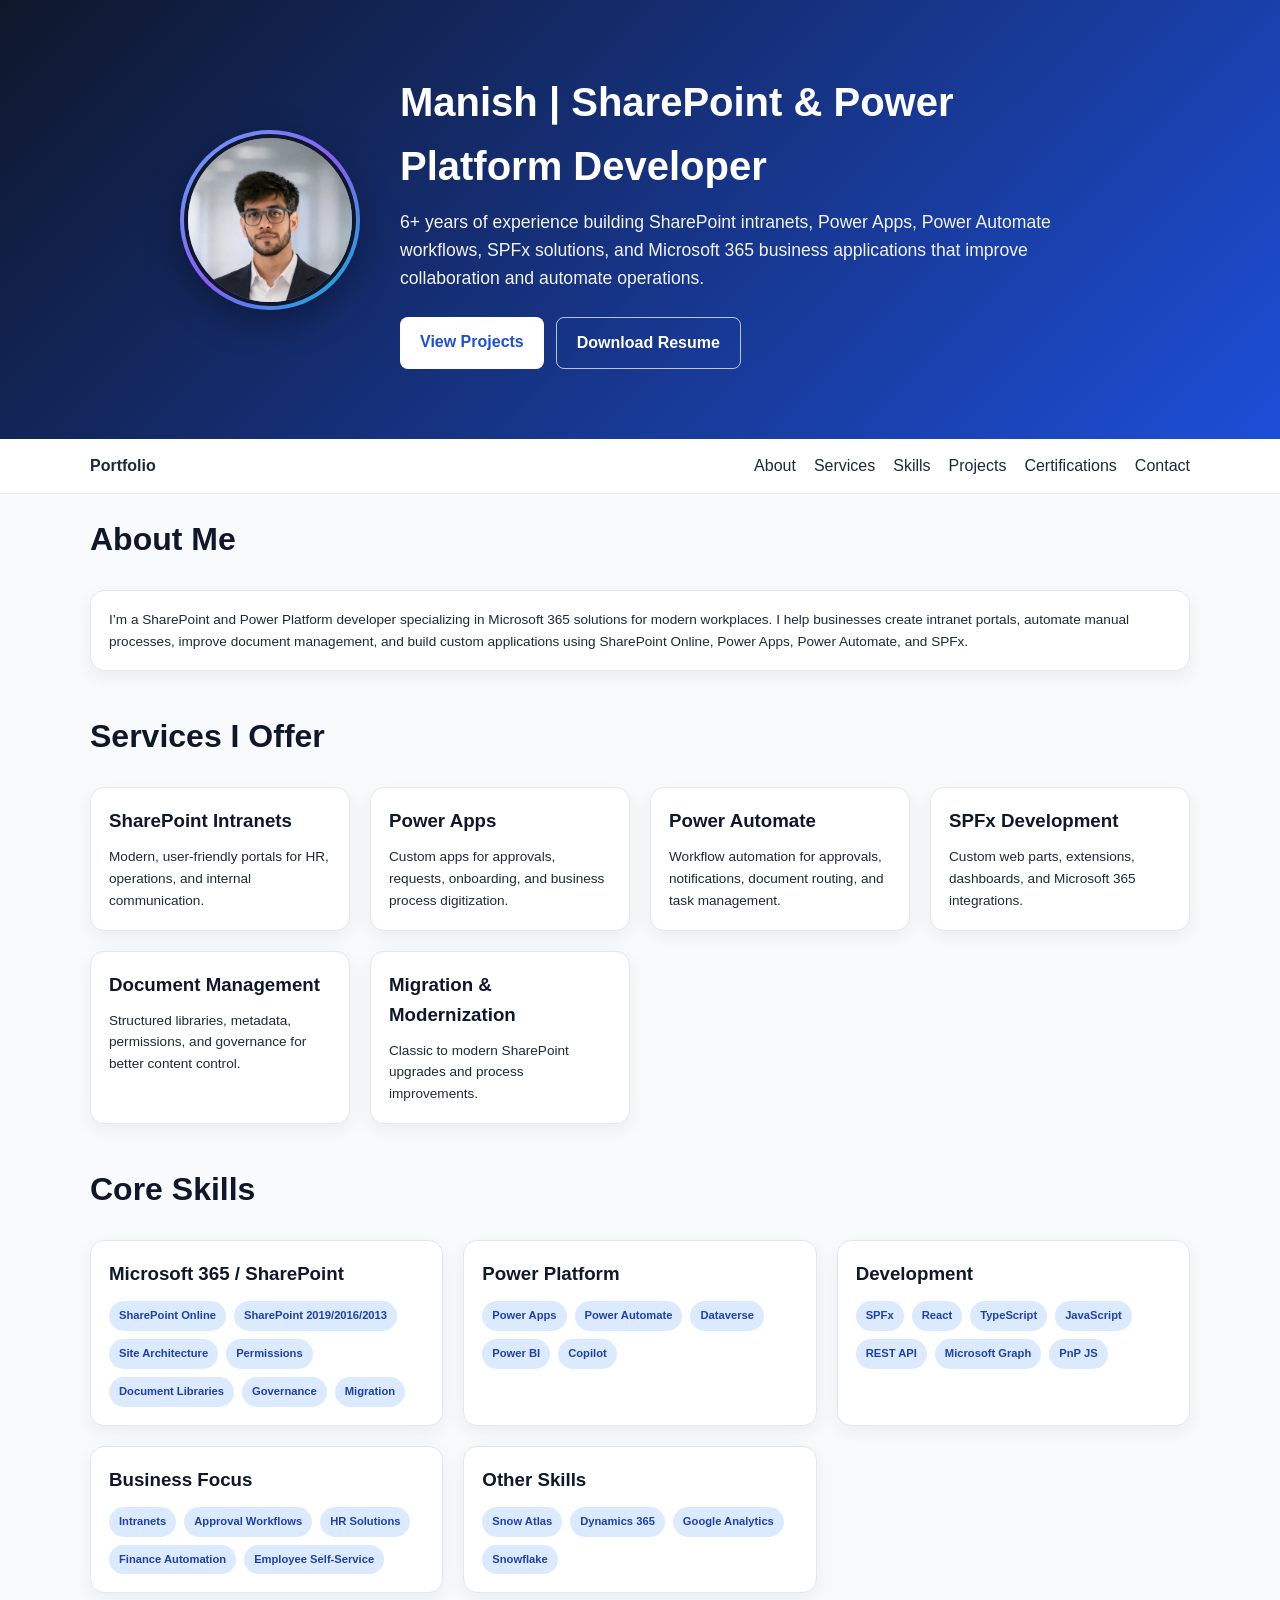
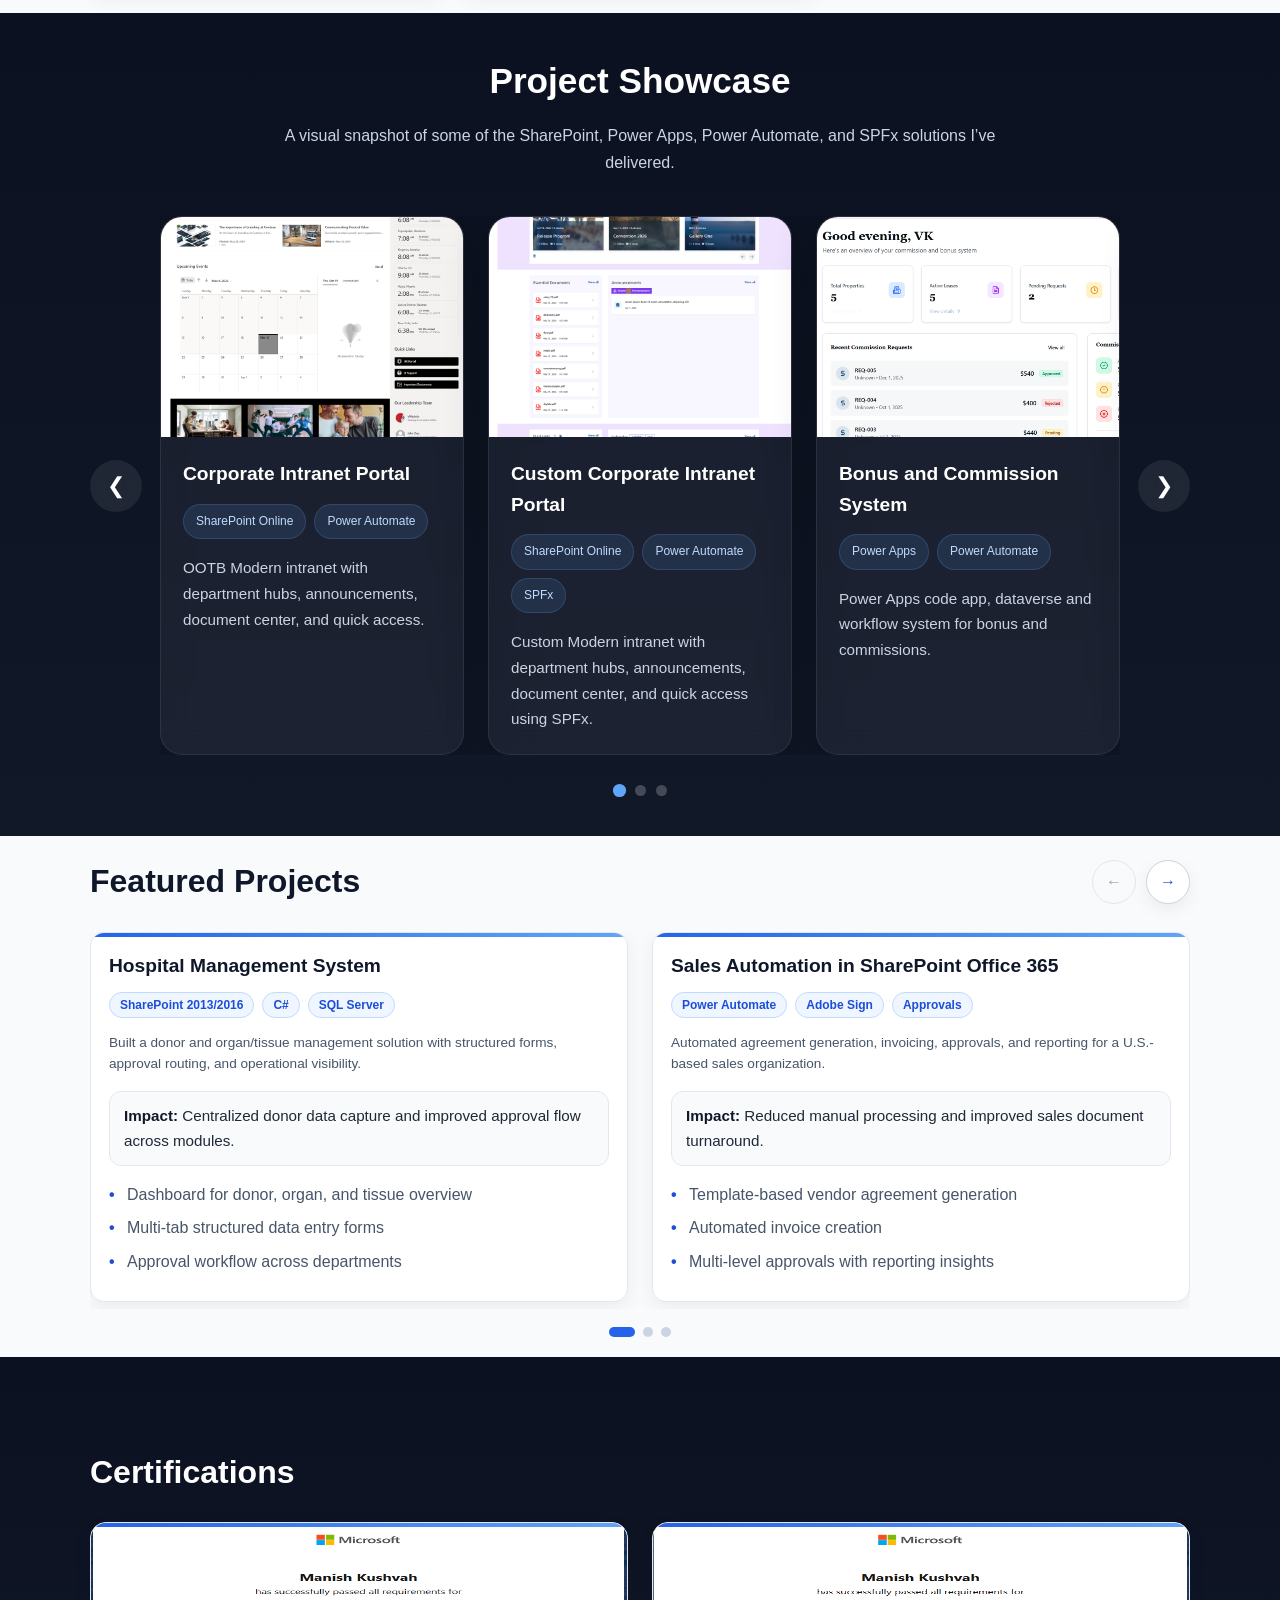
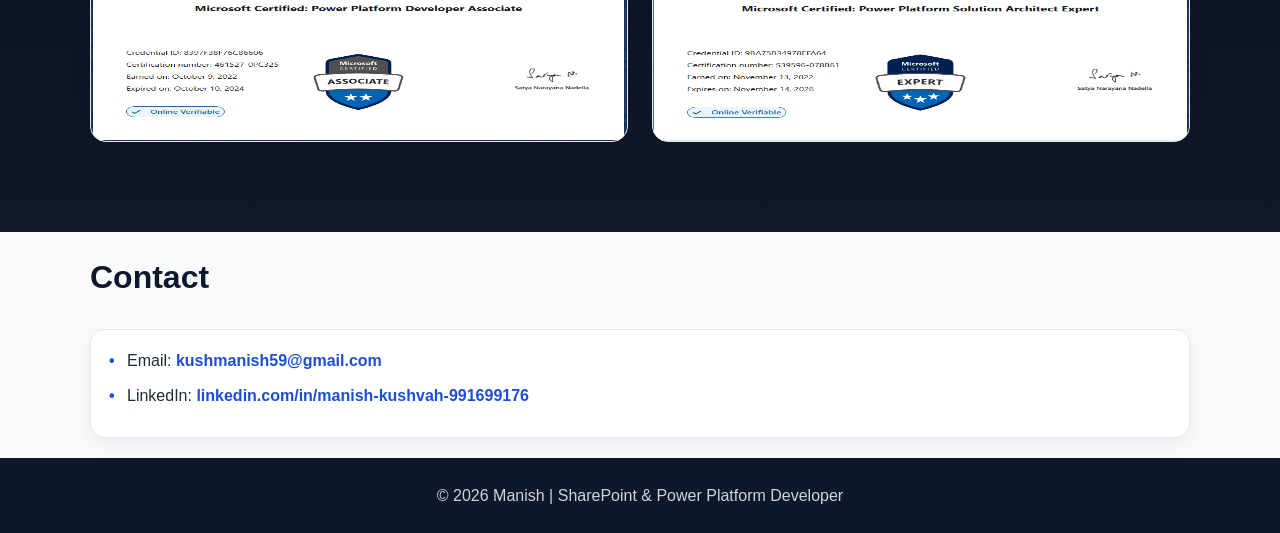
==== commit 1871bf94: "more projects" ====
--- a/index.html
+++ b/index.html
@@ -206,6 +206,30 @@
                   <p>
                     OOTB Modern intranet with department hubs, announcements,
                     document center, and quick access.
+                  </p>
+                </div>
+              </div>
+              <div class="showcase-card">
+                <div
+                  class="showcase-image-wrap project-gallery-trigger"
+                  data-project="Custom Corporate Intranet Portal"
+                  data-images="images/spfx/home.png">
+                  <img
+                    src="images/spfx/home.png"
+                    alt="Custom Corporate Intranet Portal"
+                    class="showcase-image" />
+                </div>
+
+                <div class="showcase-content">
+                  <h3>Custom Corporate Intranet Portal</h3>
+                  <div class="showcase-tags">
+                    <span>SharePoint Online</span>
+                    <span>Power Automate</span>
+                    <span>SPFx</span>
+                  </div>
+                  <p>
+                    Custom Modern intranet with department hubs, announcements,
+                    document center, and quick access using SPFx.
                   </p>
                 </div>
               </div>
@@ -1193,19 +1217,19 @@
   });
 
   // Image modal
-  showcaseImages.forEach(img => {
-    img.addEventListener("click", (e) => {
-      if (isSwiping) {
-        e.preventDefault();
-        e.stopPropagation();
-        return;
-      }
-
-      modalImage.src = img.src;
-      modalImage.alt = img.alt;
-      modal.classList.add("active");
-    });
-  });
+  // showcaseImages.forEach(img => {
+  //   img.addEventListener("click", (e) => {
+  //     if (isSwiping) {
+  //       e.preventDefault();
+  //       e.stopPropagation();
+  //       return;
+  //     }
+
+  //     modalImage.src = img.src;
+  //     modalImage.alt = img.alt;
+  //     modal.classList.add("active");
+  //   });
+  // });
 
   modalClose?.addEventListener("click", () => {
     modal.classList.remove("active");
--- a/style.css
+++ b/style.css
@@ -261,10 +261,13 @@
     .grid-3 { grid-template-columns: repeat(auto-fit, minmax(220px, 1fr)); }
     .card {
       background: white;
-      padding: 24px;
+      padding: 18px;
       border-radius: 14px;
       box-shadow: 0 6px 20px rgba(15, 23, 42, 0.06);
       border: 1px solid #e5e7eb;
+    }
+    .card p{
+          font-size: 0.85rem;
     }
     .card h3 {
       margin-bottom: 10px;
@@ -277,12 +280,12 @@
       margin-top: 12px;
     }
     .tag {
-      background: #dbeafe;
-      color: #1e40af;
-      padding: 6px 10px;
-      border-radius: 999px;
-      font-size: 0.85rem;
-      font-weight: bold;
+    background: #dbeafe;
+    color: #1e40af;
+    padding: 6px 10px;
+    border-radius: 999px;
+    font-size: 0.70rem;
+    font-weight: bold;
     }
     ul.clean {
       list-style: none;
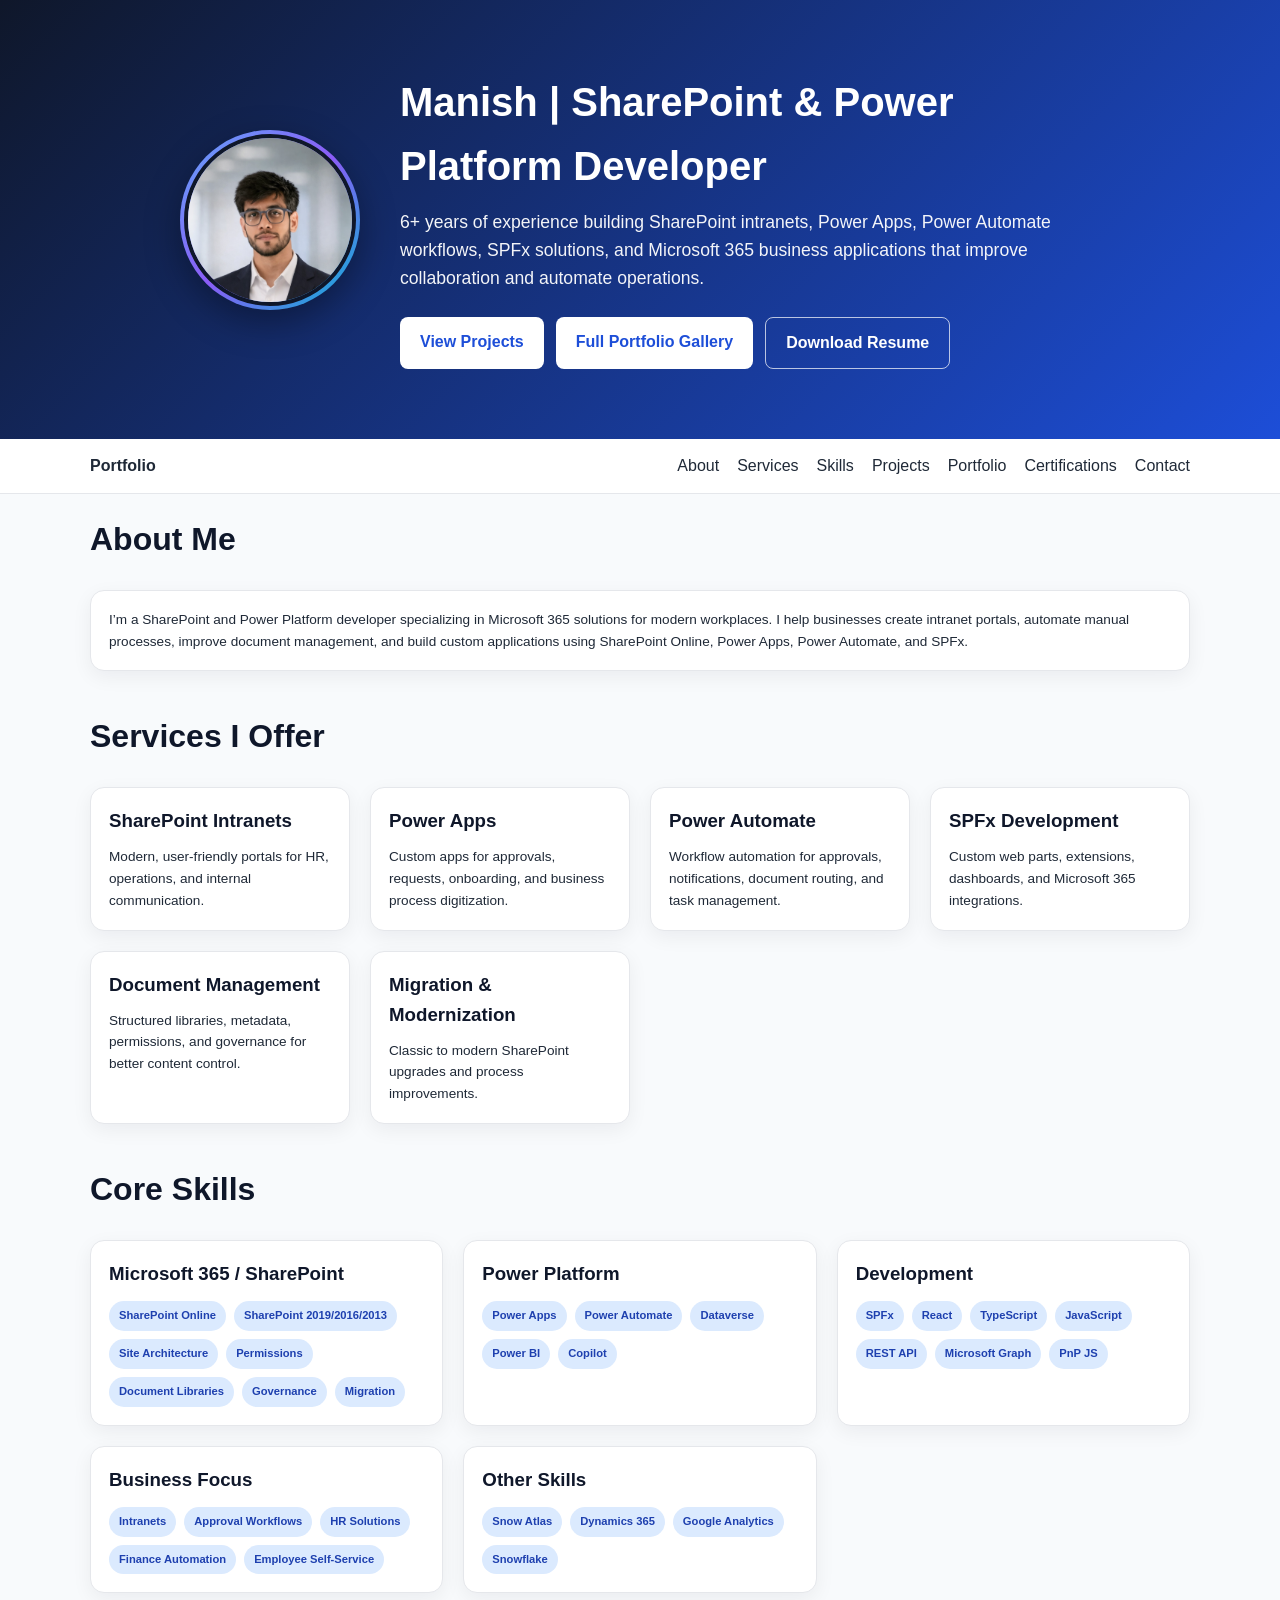
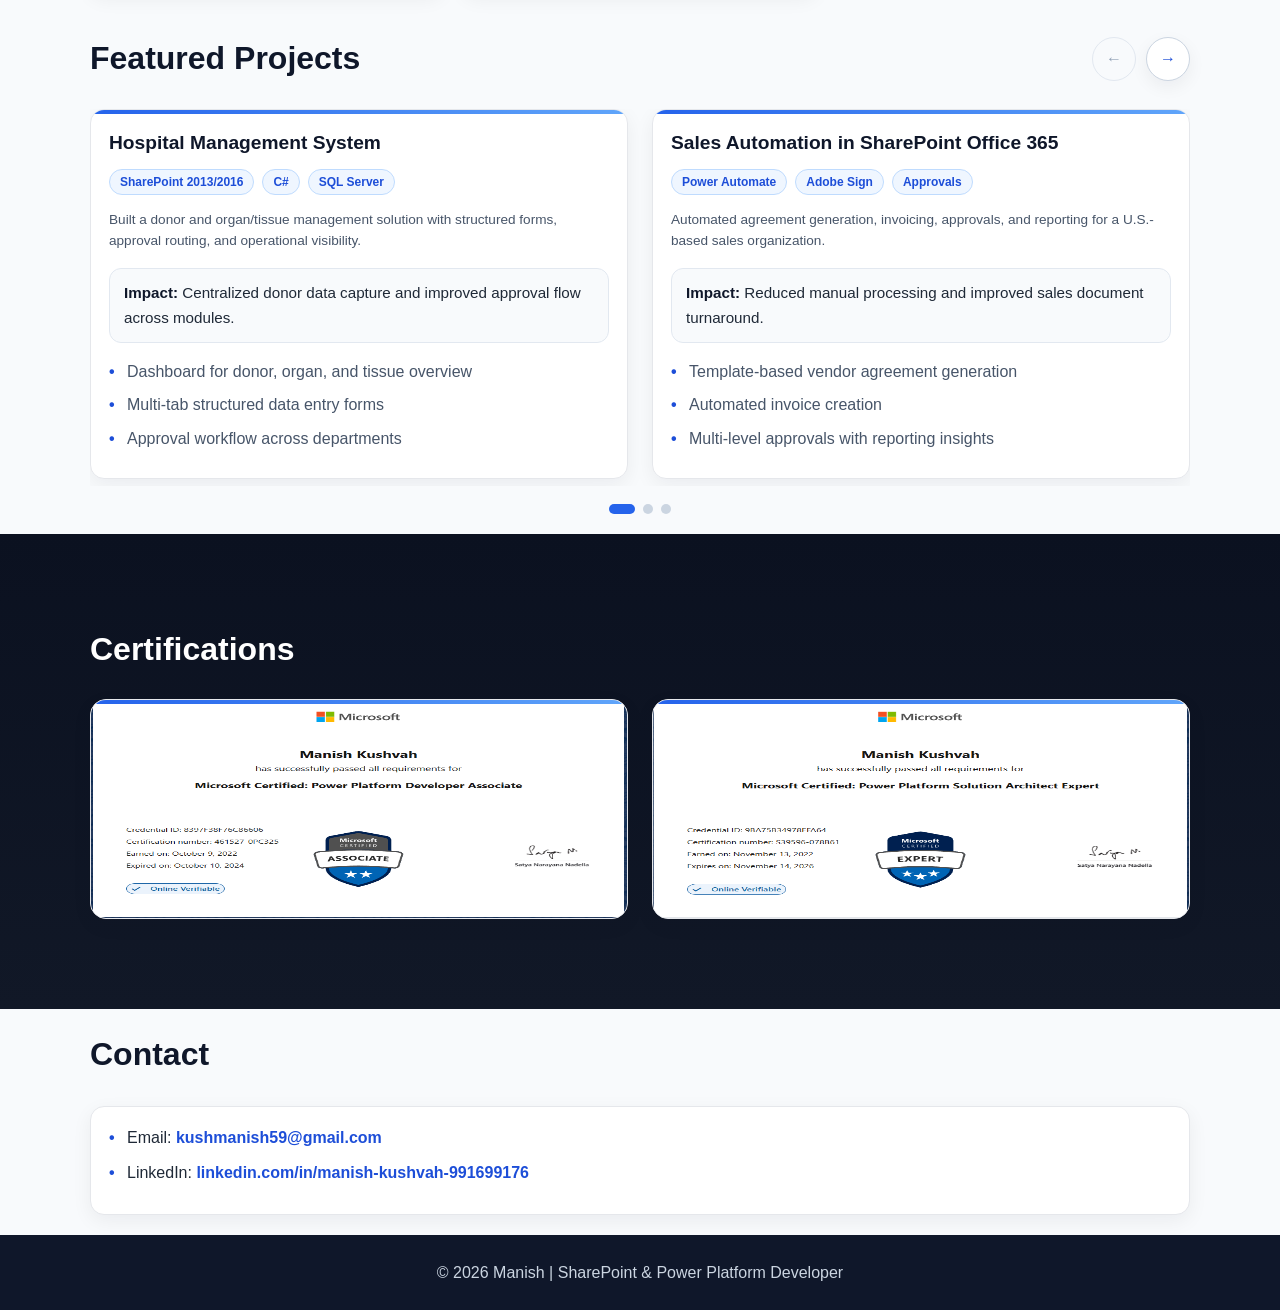
==== commit c01d1808: "portfolio page with ease of access" ====
--- a/index.html
+++ b/index.html
@@ -23,9 +23,11 @@
           </p>
           <div class="btn-group">
             <a href="#projects" class="btn btn-primary">View Projects</a>
+            <a href="portfolio-gallery.html" class="btn btn-primary">Full Portfolio Gallery</a>
             <a href="resume.pdf" class="btn btn-secondary" target="_blank"
               >Download Resume</a
             >
+           
           </div>
         </div>
       </div>
@@ -39,6 +41,7 @@
           <li><a href="#services">Services</a></li>
           <li><a href="#skills">Skills</a></li>
           <li><a href="#projects">Projects</a></li>
+          <li><a href="portfolio-page.html">Portfolio</a></li>
           <li><a href="#certifications">Certifications</a></li>
           <li><a href="#contact">Contact</a></li>
         </ul>
@@ -170,7 +173,7 @@
       </div>
     </section>
     
-    <section id="project-showcase">
+    <section style="display: none;" id="project-showcase">
       <div class="container">
         <h2 class="section-title">Project Showcase</h2>
         <p class="section-subtitle">
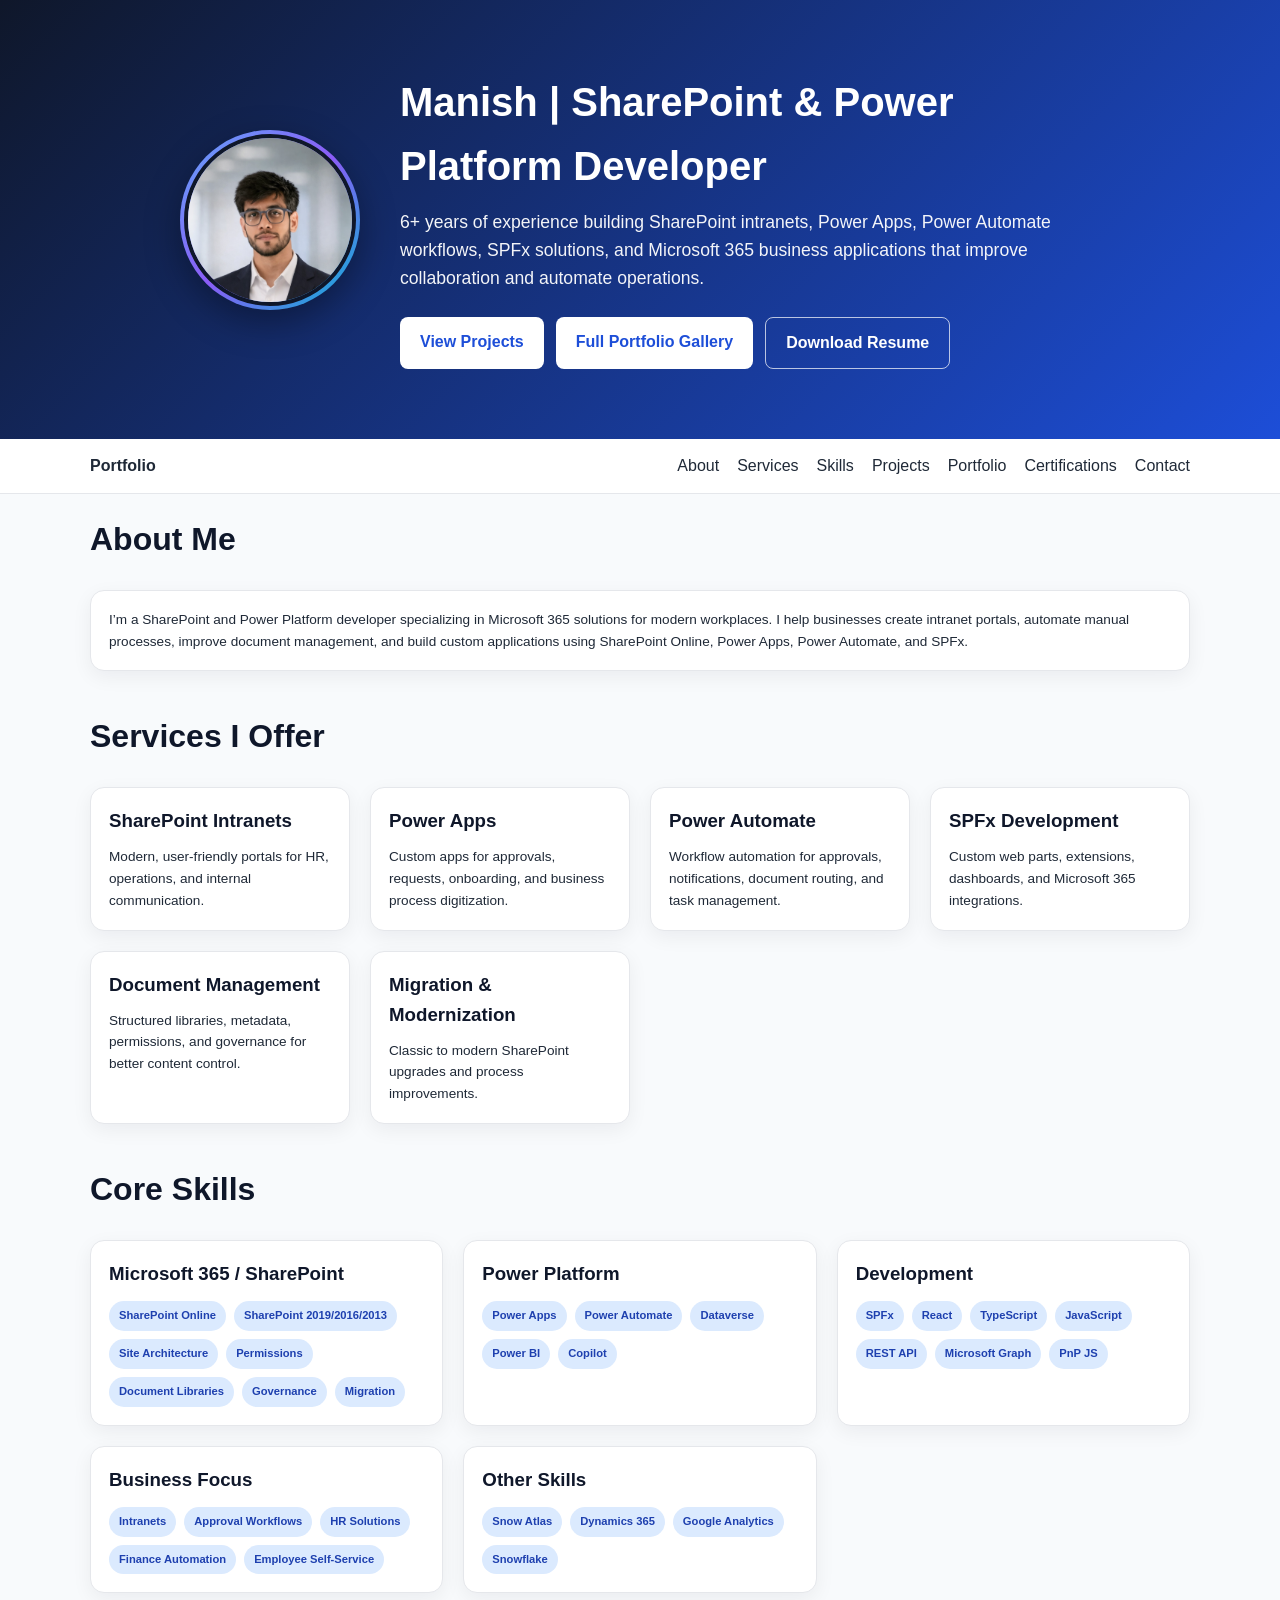
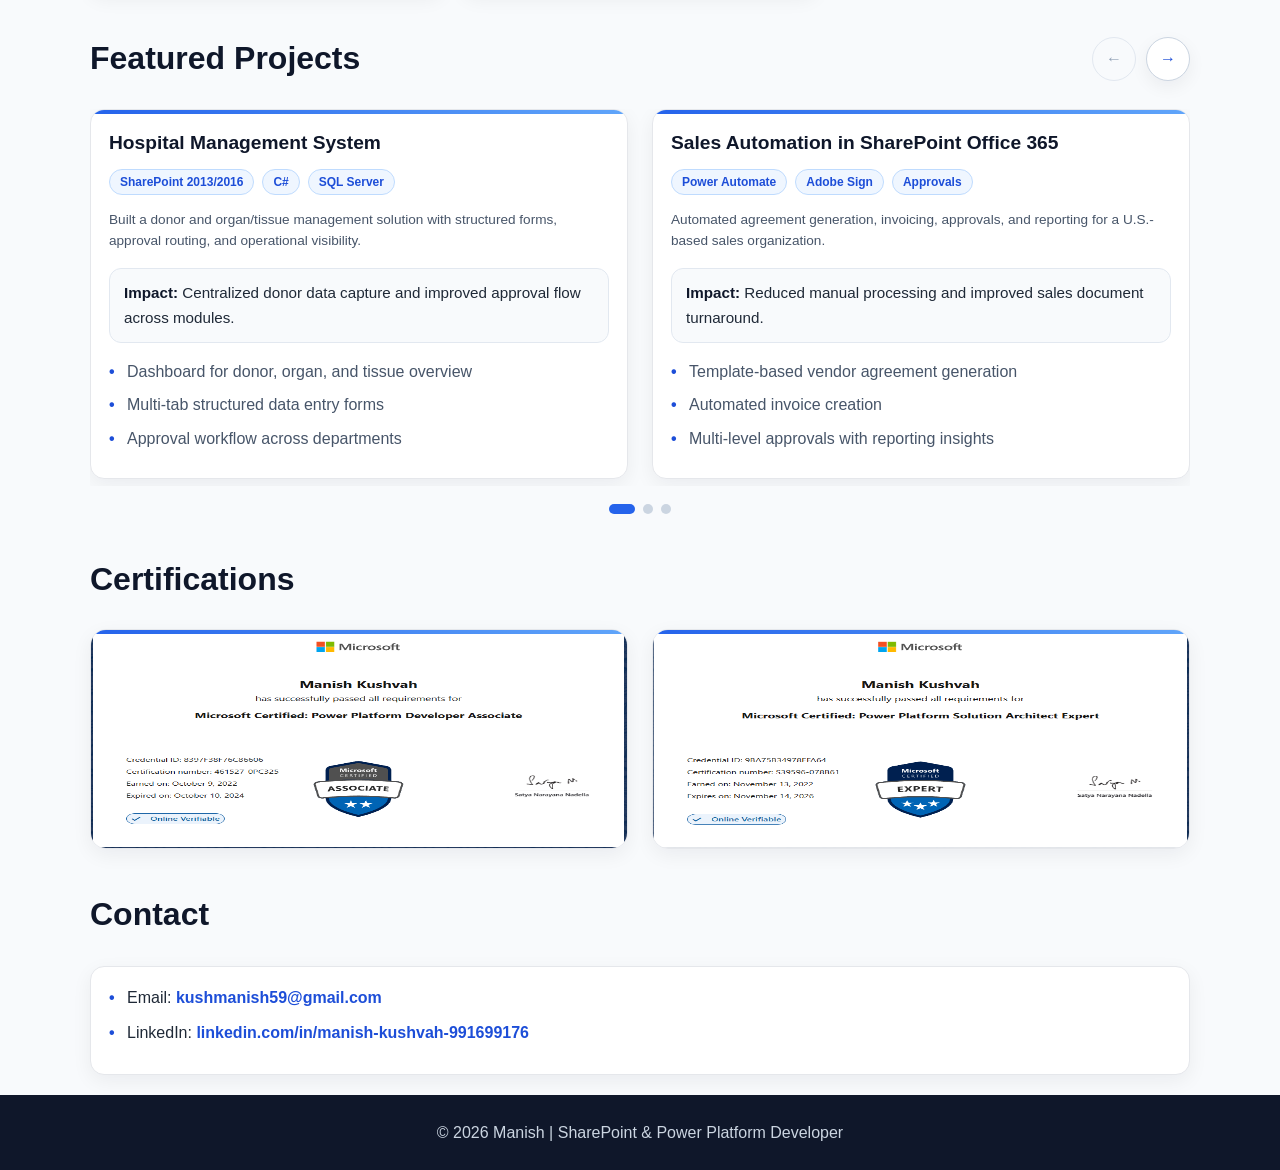
==== commit 589ecb2d: "updated portfolio view" ====
--- a/index.html
+++ b/index.html
@@ -41,7 +41,7 @@
           <li><a href="#services">Services</a></li>
           <li><a href="#skills">Skills</a></li>
           <li><a href="#projects">Projects</a></li>
-          <li><a href="portfolio-page.html">Portfolio</a></li>
+          <li><a href="portfolio-gallery.html">Portfolio</a></li>
           <li><a href="#certifications">Certifications</a></li>
           <li><a href="#contact">Contact</a></li>
         </ul>
--- a/style.css
+++ b/style.css
@@ -771,14 +771,10 @@
 }
 
 #certifications {
-  padding: 90px 0;
-  background: linear-gradient(180deg, #0b1120 0%, #111827 100%);
-  color: #fff;
   overflow: hidden;
 }
 
 #certifications .section-title {
-  color: #fff;
   text-align: center;
 }
 
